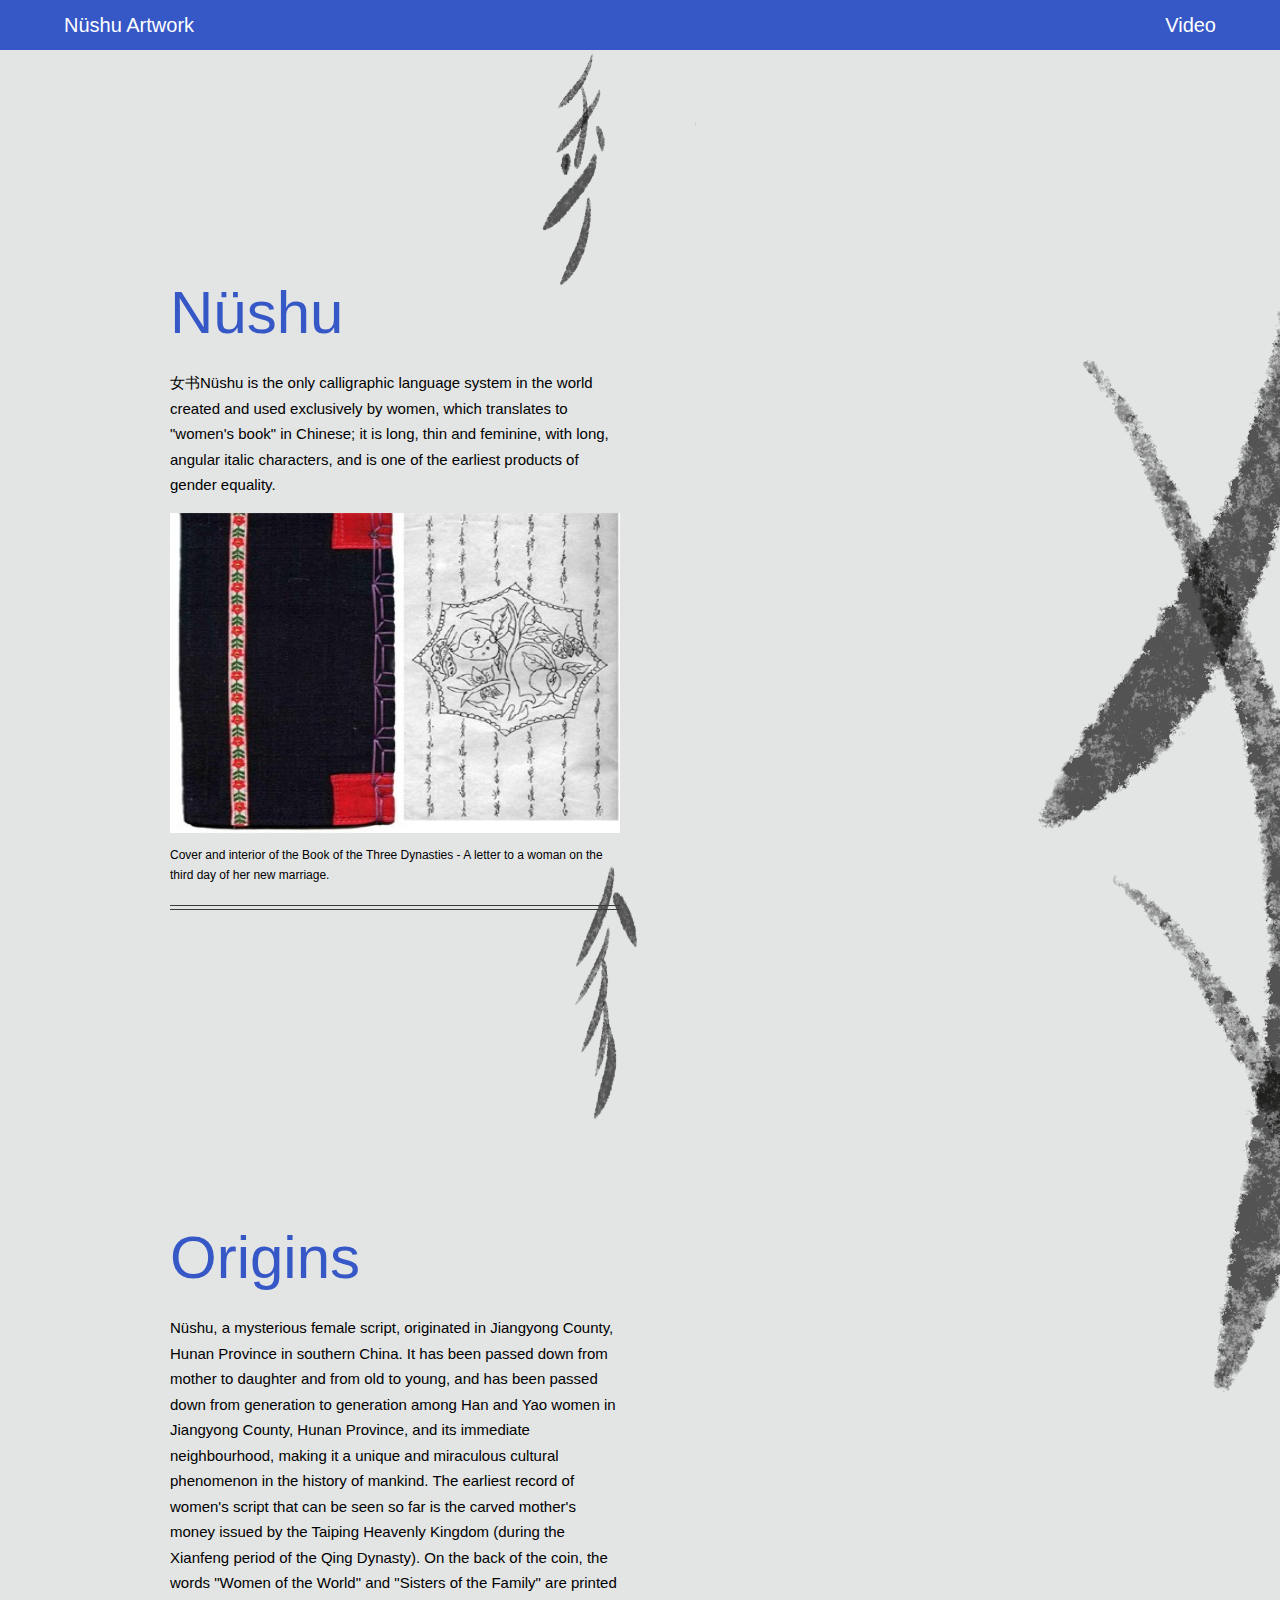
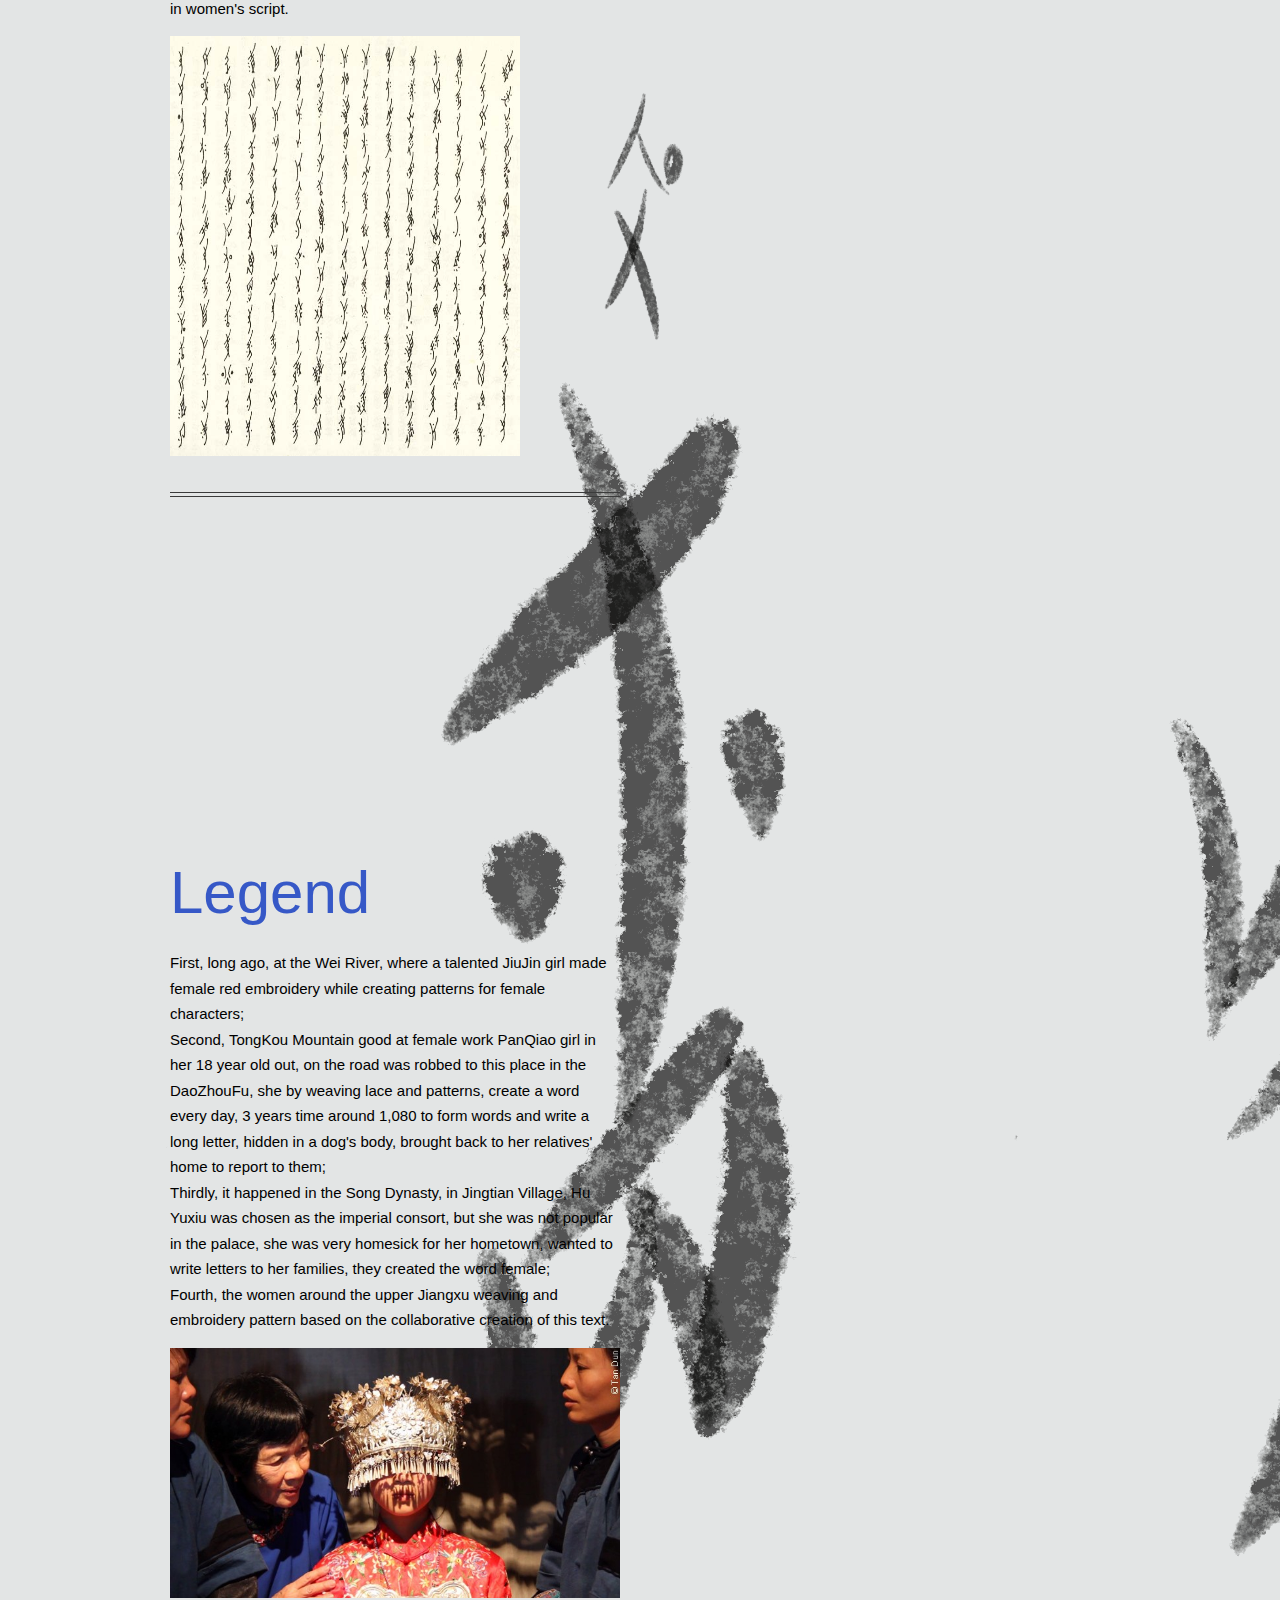
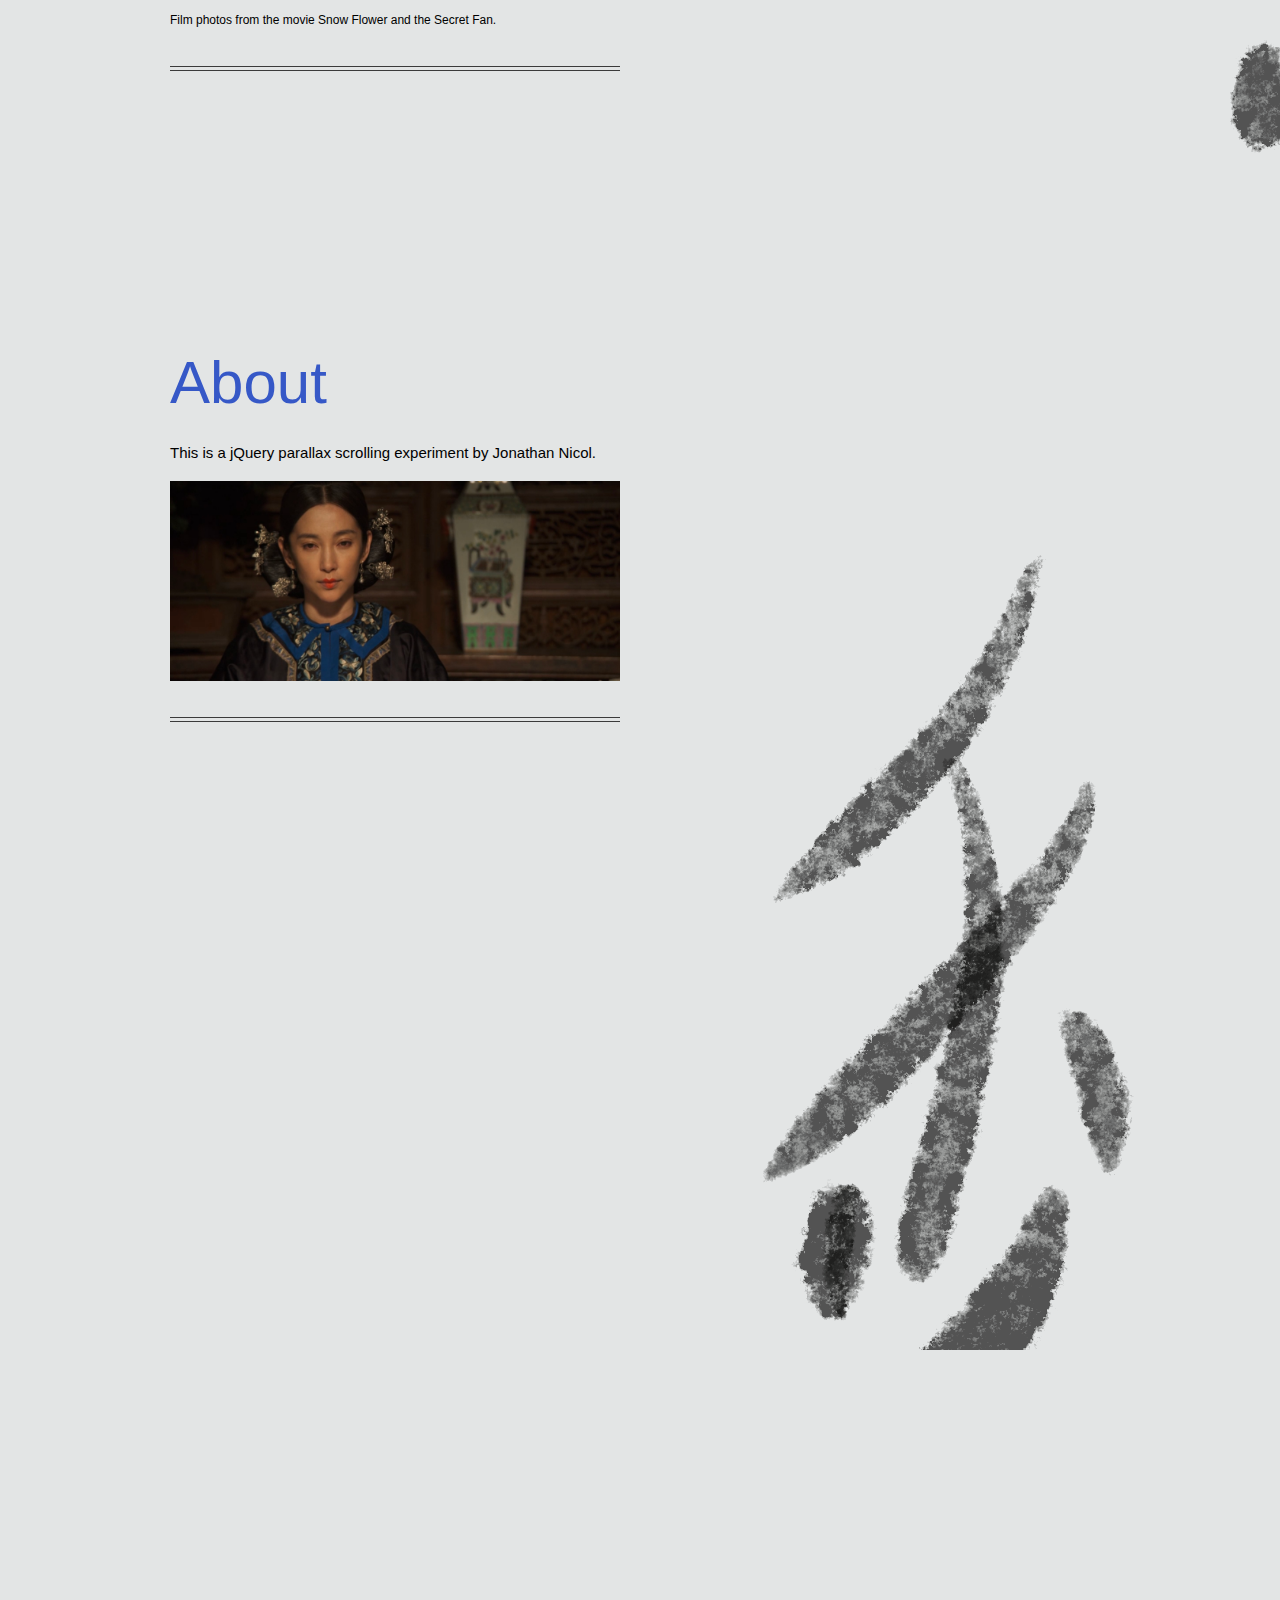
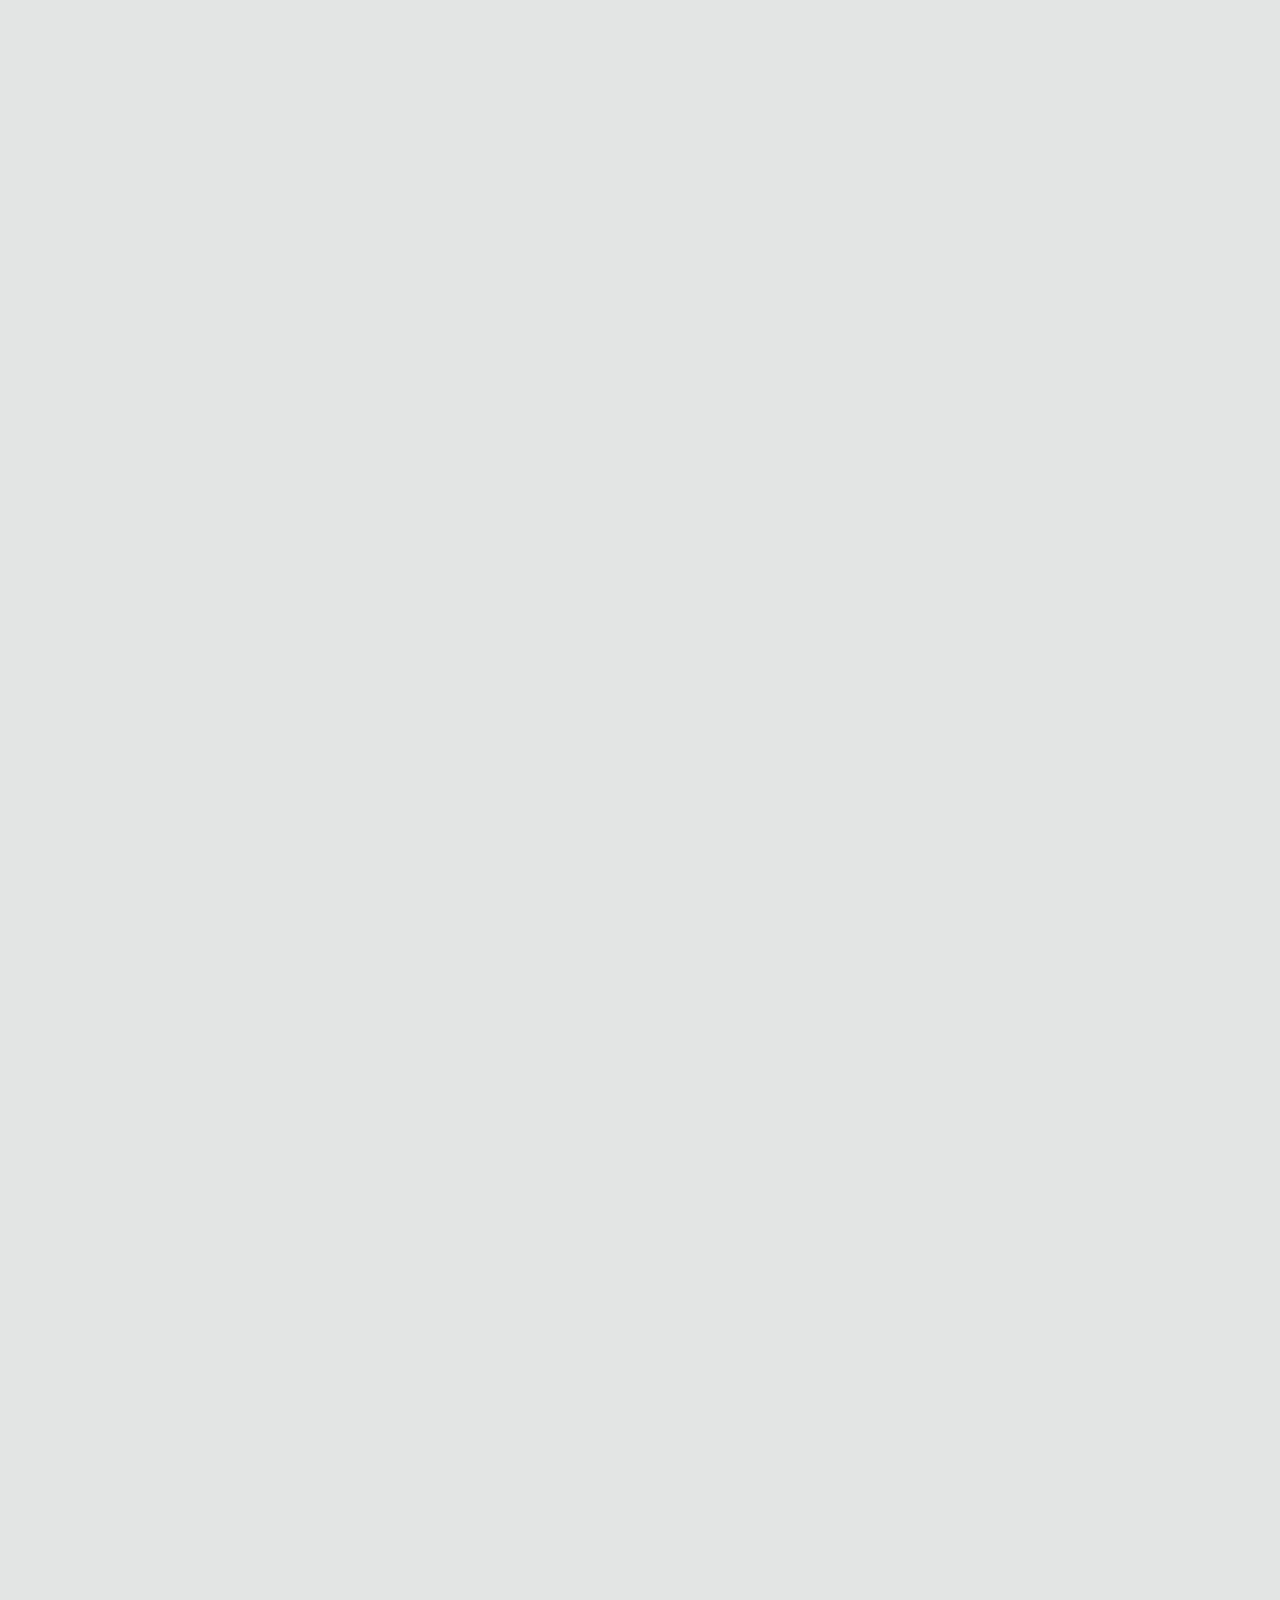
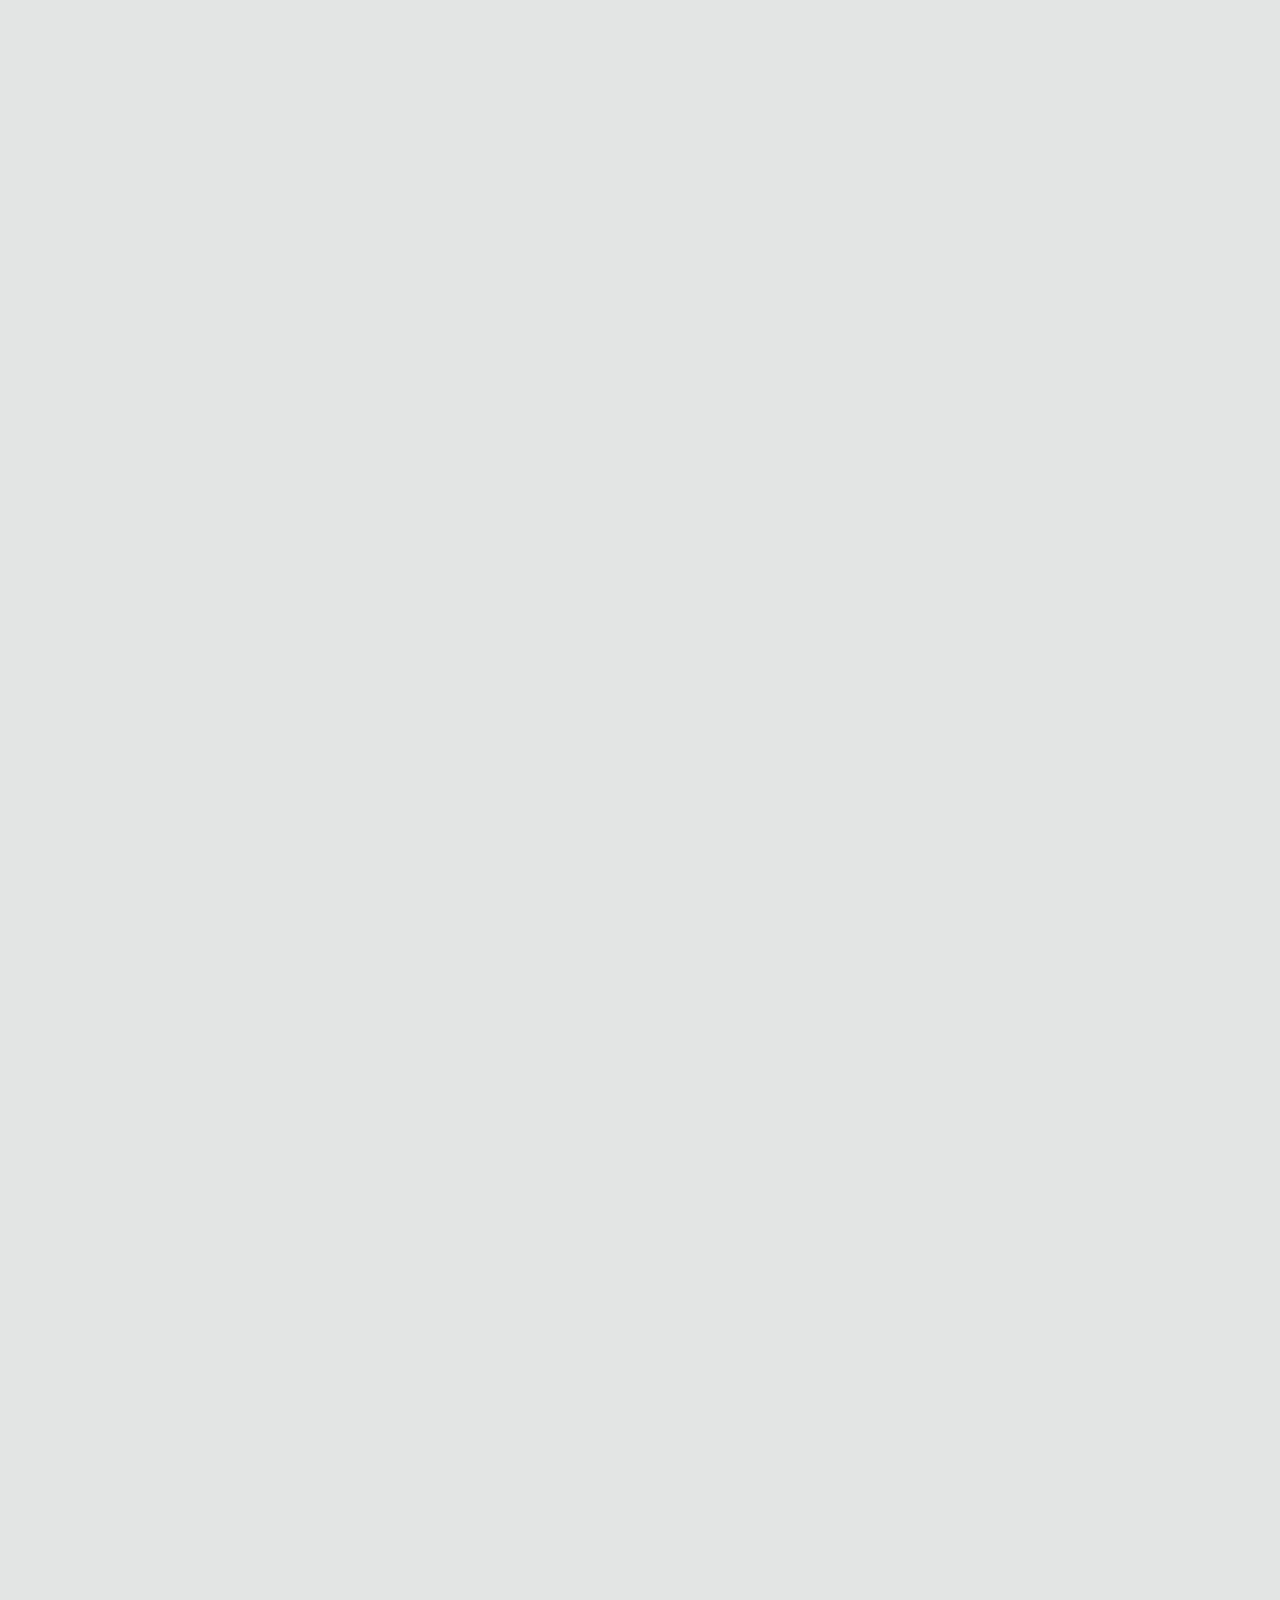
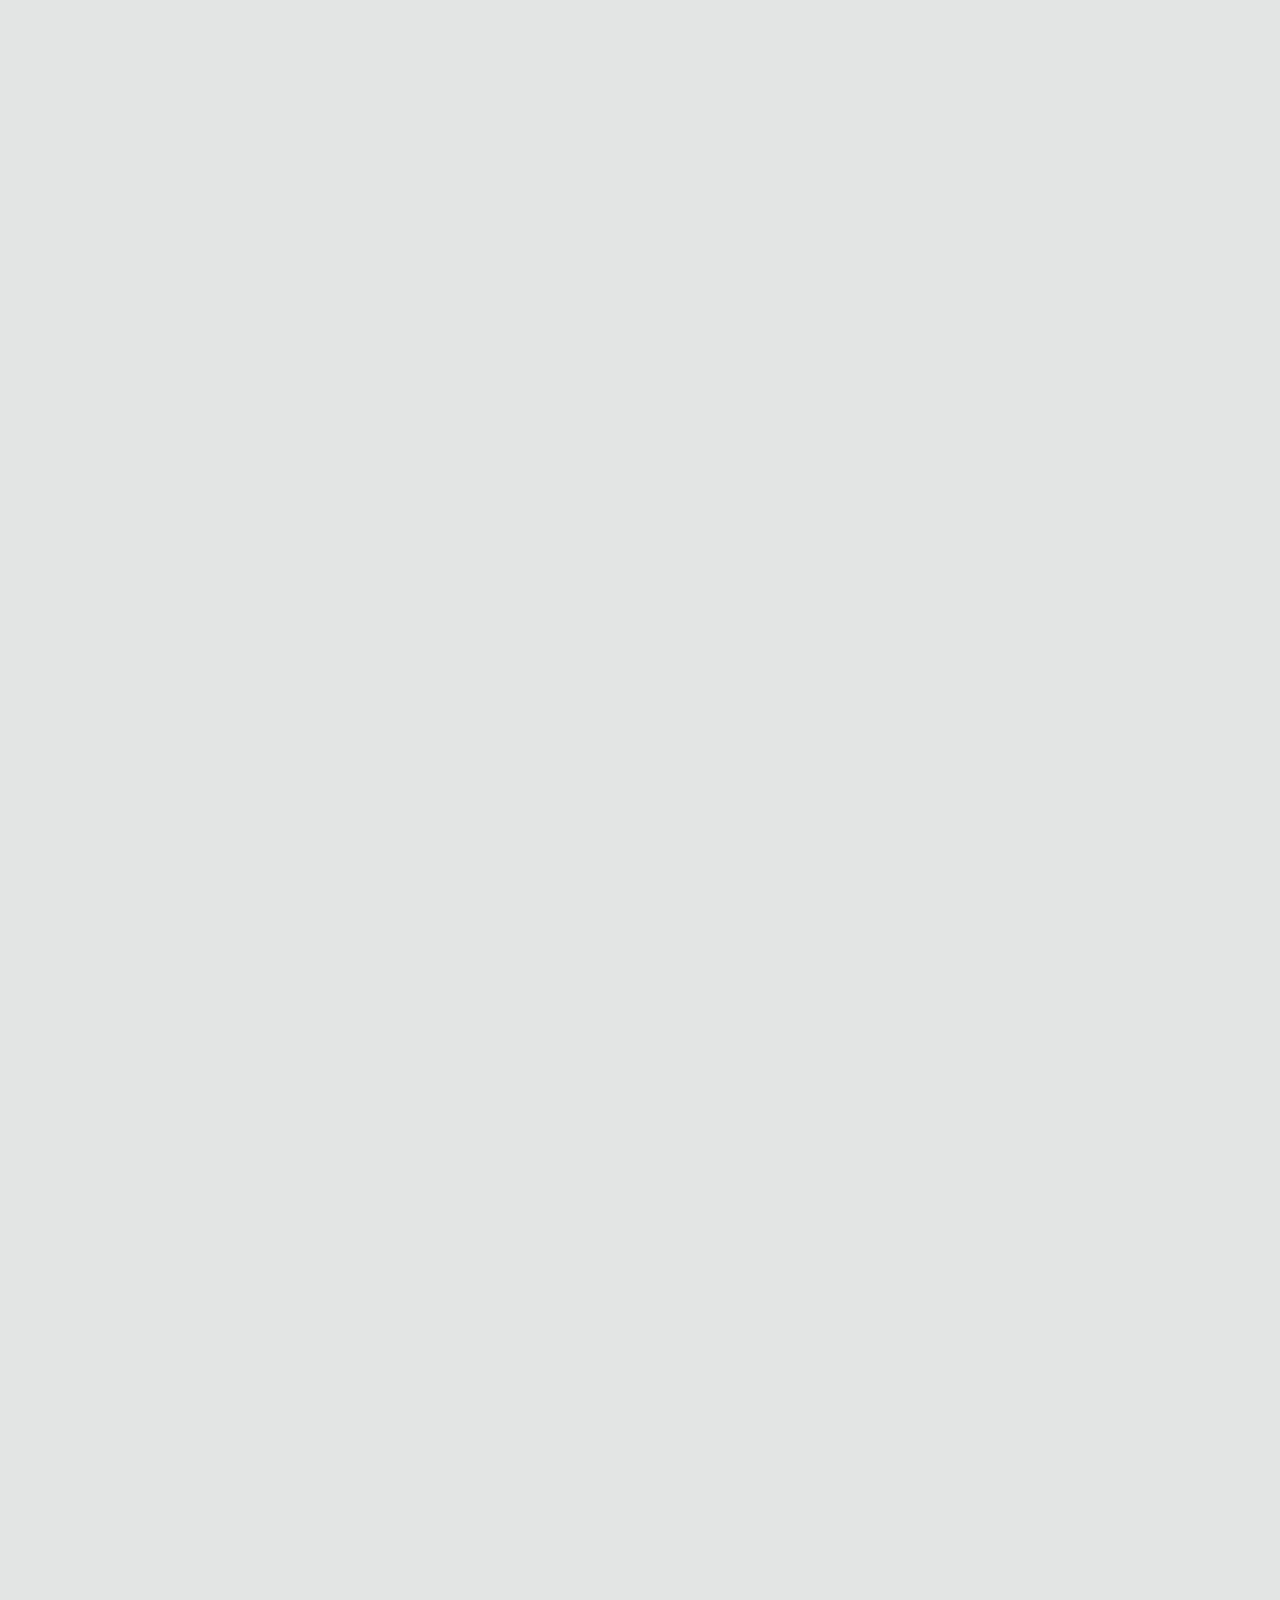
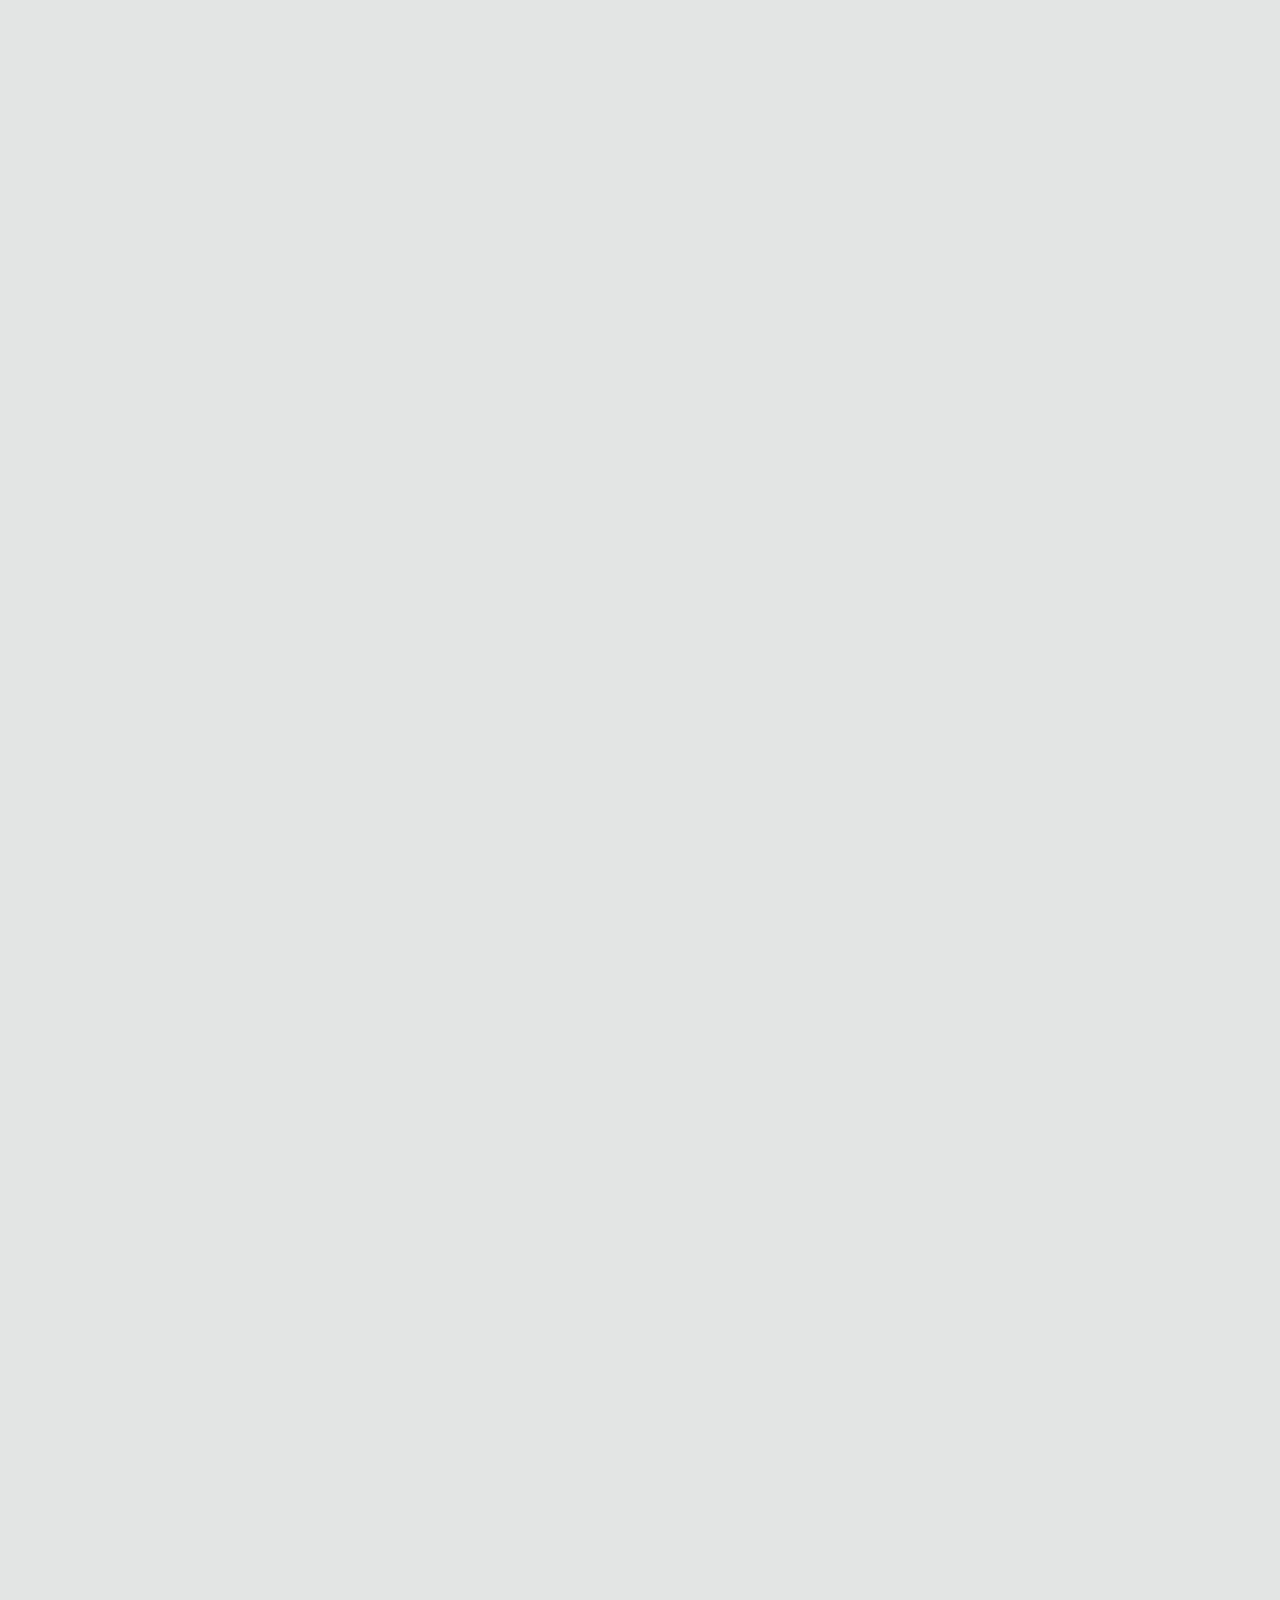
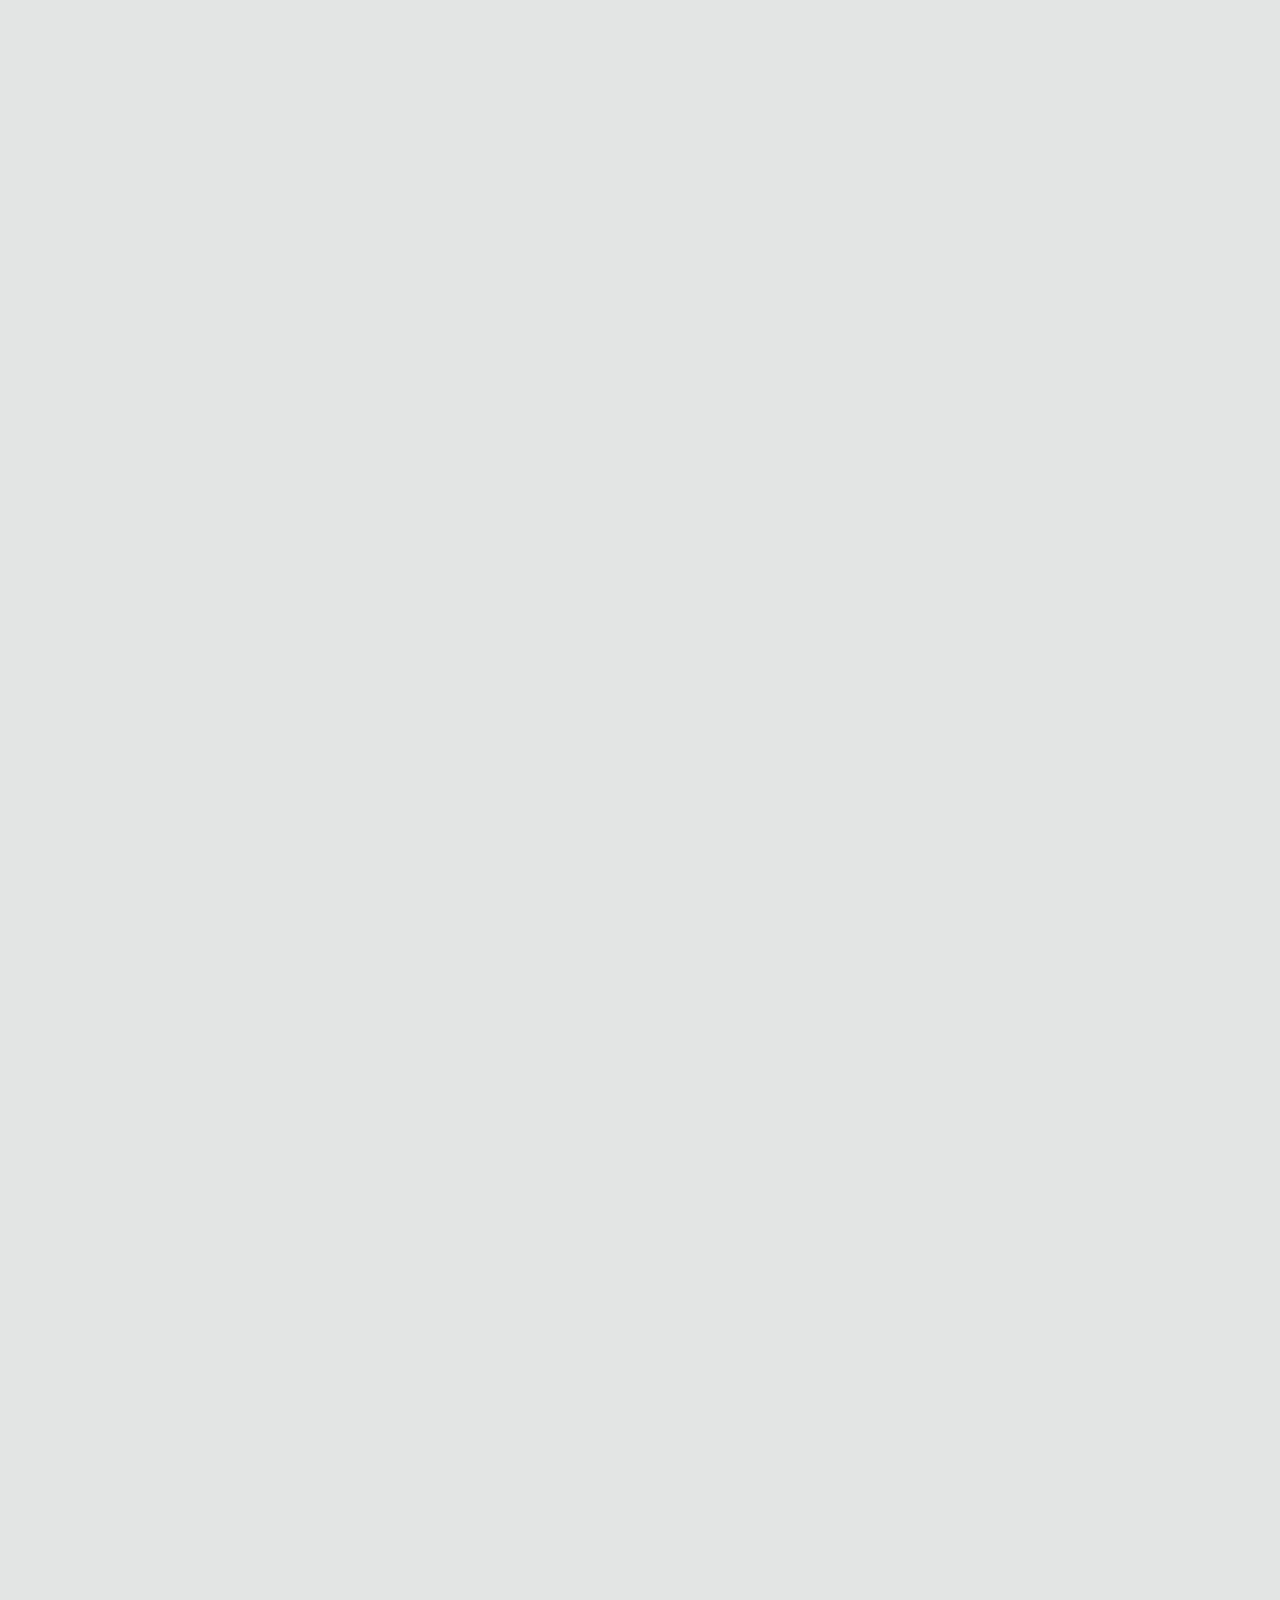
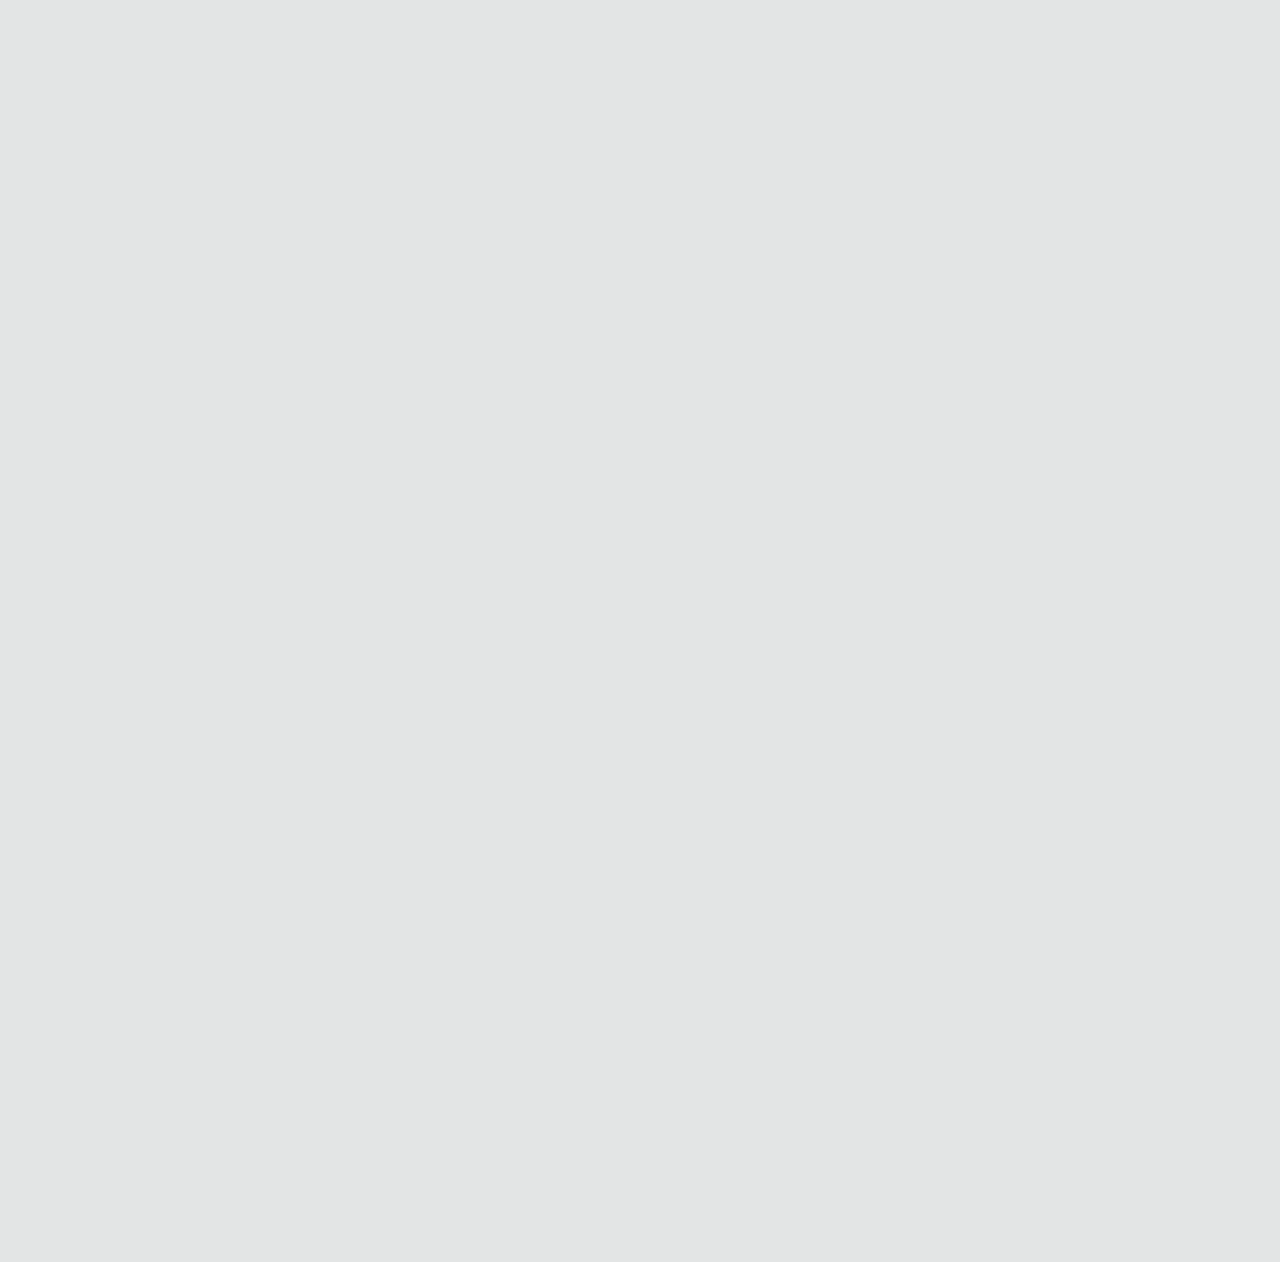
==== index.html @ 45a9146d "L v" ====
<!DOCTYPE html>

<html>

<head>
  <title>Nüshu</title>

  <meta charset="utf-8" />
  <meta name="description" content="A parallax scrolling experiment using jQuery" />

  <link rel="stylesheet" media="all" href="style.css" />

  <script src="js/2.js"></script>
  <script>!window.jQuery && document.write('<script src="/js/3.js"><\/script>')</script>
  <script src="js/1.js"></script>
</head>

<body>
  <div class="heh" style="margin-bottom: 100px">
    <header id="branding"
      style="display: flex; align-items: center; justify-content: space-between;padding-top: 10px;padding-bottom: 10px;">
      <a id="artwork" href="Second.html" style="color: white; font-size: 20px; margin-left: 5%;">Nüshu
        Artwork</a>
      <a id="viedo" href="Third.html" style="color: white; font-size: 20px; margin-right: 5%;">Video</a>
    </header>
  </div>

  <div id="wrapper">
    <!-- <h lang="zh-Nshu"></h>
    <header id="branding"
      style="display: flex; align-items: center; justify-content: space-between;padding-top: 10px;padding-bottom: 10px;">
      <a href="Second.html" style="color: white; font-size: 20px; margin-left: 5%; border-top: 500px;">Nüshu Artwork</a>
      <a href="Third.html" style="color: white; font-size: 20px; margin-right: 5%; border-top: 500px;">Video</a>
 -->

    </header>
    <nav id="primary">
      <ul>
        <li>
          <h1>Nüshu</h1>
          <a class="N" href="#N">View</a>
        </li>
        <li>
          <h1>Origins</h1>
          <a class="O" href="#O">View</a>
        </li>
        <li>
          <h1>Legend</h1>
          <a class="L" href="#L">View</a>
        </li>
        <li>
          <h1>About</h1>
          <a class="about" href="#about">View</a>
        </li>
      </ul>
    </nav>

    <div id="content">
      <article id="N" style="padding-top: 250px;">
        <header>
          <h1>Nüshu</h1>
        </header>
        <p style="width: 450px;">女书Nüshu is the only calligraphic language system in the world created and used
          exclusively by
          women, which translates to "women's book" in Chinese; it is long, thin and feminine, with long, angular italic
          characters, and is one of the earliest products of gender equality.</p>
        <img src="img\cou_01_18_.jpg" width="450" height="320">
        <p style="width: 450px; font-size: 12px;">Cover and interior of the Book of the Three Dynasties - A letter to a
          woman on the third day of her new marriage.</p>
        <nav class="next-prev" style="width: 450px;">
          <hr />
          <a class="next O" href="#O">Next</a>
        </nav>
      </article>

      <article id="O">
        <header>
          <h1>Origins</h1>
        </header>
        <p style="width: 450px;">Nüshu, a mysterious female script, originated in Jiangyong County, Hunan Province in
          southern China. It
          has been passed down from mother to daughter and from old to young, and has been passed down from generation
          to generation among Han and Yao women in Jiangyong County, Hunan Province, and its immediate neighbourhood,
          making it a unique and miraculous cultural phenomenon in the history of mankind. The earliest record of
          women's script that can be seen so far is the carved mother's money issued by the Taiping Heavenly Kingdom
          (during the Xianfeng period of the Qing Dynasty). On the back of the coin, the words "Women of the World" and
          "Sisters of the Family" are printed in women's script.</p>
        <img src="img\20226201511121614031753.jpg" width="350" height="420">
        <nav class="next-prev" style="width: 450px;">
          <a class="prev N" href="#N">Prev</a>
          <hr />
          <a class="next L" href="#L">Next</a>
        </nav>
      </article>

      <article id="L" style="padding-top: 250px;">
        <header>
          <h1>Legend</h1>
        </header>
        <p style="width: 450px;">First, long ago, at the Wei River, where a talented
          JiuJin girl made female red embroidery while creating patterns for female characters;<br> Second, TongKou
          Mountain
          good at female work PanQiao girl in her 18 year old out, on the road was robbed to this place in the
          DaoZhouFu, she by weaving lace and patterns, create a word every day, 3 years time around 1,080 to form words
          and write a long letter, hidden in a dog's body, brought back to her relatives' home to report to them;<br>
          Thirdly, it happened in the Song Dynasty, in Jingtian Village, Hu Yuxiu was chosen as the imperial consort,
          but she was not popular in the palace, she was very homesick for her hometown, wanted to write letters to her
          families, they created the word female; <br>Fourth, the women around the upper Jiangxu weaving and embroidery
          pattern based on the collaborative creation of this text.</p>
        <img src="img\cou_01_18_nushu_03.jpg" width="450" height="250">
        <p style="width: 450px; font-size: 12px;">Film photos from the movie Snow Flower and the Secret Fan.</p>
        <nav class="next-prev" style="width: 450px;">
          <a class="prev O" href="#O">Prev</a>
          <hr />
          <a class="next about" href="#about">Next</a>
        </nav>
      </article>

      <article id="about" style="padding-top: 250px;">
        <header>
          <h1>About</h1>
        </header>
        <p style="width: 450px;">This is a jQuery parallax scrolling experiment by Jonathan Nicol.</p>
        <img src="img\Image_20231126211814.jpg" width="450" height="200">
        <nav class="next-prev" style="width: 450px;">
          <a class="prev L" href="#L">Prev</a>
          <hr />
        </nav>
      </article>
    </div>

    <div id="bg3">
      <img id="bg3-1" src="img/shu.png" style="margin-left: 100px;margin-top: 100px;" width="329" height="557"
        alt="shu" />
      <img id="bg3-2" src="img/ming.png" width="350" height="650" alt="ming" />
      <img id="bg3-3" src="img/jiu.png" width="406" height="713" alt="jiu" />
      <img id="bg3-4" src="img/nü.png" width="304" height="454" alt="nv" />
    </div>

    <div id="bg2">
      <img id="bg2-1" src="img/zhi.png" alt="zhi" />
      <img id="bg2-2" src="img/xi.png" alt="xi" />
      <img id="bg2-3" src="img/jia.png" alt="jia" />
      <img id="bg2-4" src="img/ting.png" alt="ting" />
      <img id="bg2-5" src="img/jia.png" alt="jia" />
    </div>

    <div id="parallax-bg1">
      <img id="bg1-1" src="img/nü.png" style="margin-left: 900px;margin-top: -120px;" alt="nv" />
      <img id="bg1-2" src="img/shu.png" alt="shu" />
      <img id="bg1-3" src="img/zhi.png" alt="zhi" />
      <img id="bg1-4" src="img/xi.png" alt="xi" />
    </div>

  </div>
  <audio id="audio-player1" src="1.mp3"></audio>
  <audio id="audio-player2" src="2.mp3"></audio>
  <audio id="audio-player3" src="3.mp3"></audio>


  <script>
    document.getElementById('bg1-1').addEventListener('click', function () {
      var audio = document.getElementById('audio-player1');
      audio.play();
    });
    document.getElementById('bg3-1').addEventListener('click', function () {
      var audio = document.getElementById('audio-player1');
      audio.play();
    });
    document.getElementById('bg3-4').addEventListener('click', function () {
      var audio = document.getElementById('audio-player2');
      audio.play();
    });
    document.getElementById('bg3-2').addEventListener('click', function () {
      var audio = document.getElementById('audio-player3');
      audio.play();
    });
    document.getElementById('bg1-2').addEventListener('click', function () {
      var audio = document.getElementById('audio-player3');
      audio.play();
    });
    document.getElementById('N').addEventListener('click', function () {
      var audio = document.getElementById('audio-player3');
      if (audio.paused) {
        audio.play();
      } else {
        audio.pause();
      }
    });
    document.getElementById('O').addEventListener('click', function () {
      var audio = document.getElementById('audio-player2');
      if (audio.paused) {
        audio.play();
      } else {
        audio.pause();
      }
    });
    document.getElementById('L').addEventListener('click', function () {
      var audio = document.getElementById('audio-player1');
      if (audio.paused) {
        audio.play();
      } else {
        audio.pause();
      }
    });
  </script>

</body>

</html>
---- style.css ----
html,
body,
div,
span,
applet,
object,
iframe,
h1,
h2,
h3,
h4,
h5,
h6,
p,
blockquote,
pre,
a,
abbr,
acronym,
address,
big,
cite,
code,
del,
dfn,
em,
img,
ins,
kbd,
q,
s,
samp,
small,
strike,
strong,
sub,
sup,
tt,
var,
b,
u,
i,
center,
dl,
dt,
dd,
ol,
ul,
li,
fieldset,
form,
label,
legend,
table,
caption,
tbody,
tfoot,
thead,
tr,
th,
td,
article,
aside,
canvas,
details,
embed,
figure,
figcaption,
footer,
header,
hgroup,
menu,
nav,
output,
ruby,
section,
summary,
time,
mark,
audio,
video {
	margin: 0;
	padding: 0;
	border: 0;
	font-size: 100%;
	font-family: 'Noto Traditional Nushu', sans-serif;
	vertical-align: baseline;

}


@font-face {
	font-family: 'Noto Traditional Nushu', sans-serif;
	src: url('font/NyushuSans.otf') format('opentype');
}

:lang(zh-Nshu) {
	font-family: 'Noto Traditional Nushu', sans-serif;
}

p {
	font-size: 100%;
}

article,
aside,
details,
figcaption,
figure,
footer,
header,
hgroup,
menu,
nav,
section {
	display: block;
}

body {
	line-height: 1;
	font-family: 'Noto Traditional Nushu', sans-serif;
}

ol,
ul {
	list-style: none;
}

blockquote,
q {
	quotes: none;
}

blockquote:before,
blockquote:after,
q:before,
q:after {
	content: '';
	content: none;
}

table {
	border-collapse: collapse;
	border-spacing: 0;
}

html {
	overflow-y: scroll;
}

body {
	background: #e3e5e5;
	overflow-x: hidden;
	height: 4550px;
	line-height: 1.5;
	color: #000;
	font-size: 15px;
}

h1 {
	color: #3658c7;
}

h2 {
	color: #3658c7;
}

a,
a:link,
a:active,
a:visited {
	-webkit-transition: color 0.25s ease-out;
	-moz-transition: color 0.25s ease-out;
	-o-transition: color 0.25s ease-out;
	transition: color 0.25s ease-out;
	color: #ffffff;
	outline: none;
	text-decoration: none;
}

a:hover {
	color: #000;
}

img {
	display: block;
}

p {
	margin: 1em 0;
}


hr {
	margin: 0;
	border: none;
	border-top: 1px solid #3b3b3b;
	border-bottom: 1px solid #3b3b3b;
	height: 3px;
}


#wrapper {
	position: relative;
}

#branding {
	width: 100%;
	background: #3658c7;
}

#branding h1 {
	width: 940px;
	padding: 10px 15px;
	margin: 0 auto;
	text-transform: uppercase;
	font-size: 18px;
	font-weight: bold;
}



nav#primary {
	z-index: 5;
	position: fixed;
	top: 50%;
	right: 16px;
	margin-top: -40px;
}

nav#primary li {
	position: relative;
	height: 20px;
}

nav#primary a {
	display: block;
	width: 20px;
	height: 20px;
	text-indent: -9999px;
	background: transparent url('../F/img/nav-dot.png') 4px 4px no-repeat;
}

nav#primary a:hover,
nav#primary a.active {
	background: transparent url('../F/img/nav-dot.png') 4px -16px no-repeat;
}

nav#primary h1 {
	position: absolute;
	right: 22px;
	top: -7px;
	display: none;
	padding: 4px 20px 4px 7px;
	;
	color: #fff;
	white-space: nowrap;
	background: transparent url('../F/img/nav-arrow.png') 100% 50% no-repeat;
}

nav.next-prev {
	margin: 20px 0 0 0;
}

a.prev,
a.next {
	display: block;
	width: 15px;
	height: 11px;
	text-indent: -9999px;
}

a.prev {
	margin: 0 auto 5px auto;
	background: transparent url('../F/img/scroll-arrow-up.png') 0 0 no-repeat;
}

a.prev:hover {
	background: transparent url('../F/img/scroll-arrow-up.png') 0 -11px no-repeat;
}

a.next {
	margin: 5px auto 0 auto;
	background: transparent url('../F/img/scroll-arrow-down.png') -1px 0 no-repeat;
}

a.next:hover {
	background: transparent url('../F/img/scroll-arrow-down.png') -1px -11px no-repeat;
}

#content {
	z-index: 4;
	position: relative;
	max-width: 940px;
	padding: 0 10px;
	margin: 0 auto;
	line-height: 1.7;
}

#content article {
	width: 300px;
}

#N,
#O,
#L,
#about {
	padding-top: 105px;
}

#N {
	position: absolute;
	top: 0px;
}

#O {
	position: absolute;
	top: 1090px;
}

#L {
	position: absolute;
	top: 2180px;
}

#content h1 {
	margin: 0 0 25px 0;
	font-size: 60px;
	font-weight: normal;
	line-height: 65px;
}

#about {
	position: absolute;
	top: 3270px;
}

#content {
	z-index: 4;
	position: relative;
	max-width: 940px;
	padding: 0 10px;
	margin: 0 auto;
	line-height: 1.7;
}

#content article {
	width: 300px;
}

#about {
	padding-top: 105px;
}

#N {
	position: absolute;
	top: 0px;
}

#O {
	position: absolute;
	top: 1090px;
}

#L {
	position: absolute;
	top: 2180px;
}

#content h1 {
	margin: 0 0 25px 0;
	font-size: 60px;
	font-weight: normal;
	line-height: 65px;
}

#about {
	position: absolute;
	top: 3270px;
}


#parallax-bg3 {
	z-index: 3;
	position: fixed;
	left: 50%;
	/* align left edge with center of viewport */
	top: 0;
	width: 940px;
	margin-left: -470px;
	/* move left by half element's width */
}


#bg3-1 {
	position: absolute;
	top: -111px;
	left: 355px;
}

#bg3-2 {
	position: absolute;
	top: 812px;
	left: 321px;
}

#bg3-3 {
	position: absolute;
	top: 1628px;
	left: 403px;
}

#bg3-4 {
	position: absolute;
	top: 2700px;
	left: -85px;
}


#parallax-bg2 {
	z-index: 2;
	position: fixed;
	left: 50%;
	/* align left edge with center of viewport */
	top: 0;
	width: 1200px;
	margin-left: -600px;
	/* move left by half element's width */
}

#bg2-1 {
	position: absolute;
	top: 162px;
	left: 200px;
}

#bg2-2 {
	position: absolute;
	top: 300px;
	left: 1150px;
}

#bg2-3 {
	position: absolute;
	top: 543px;
	left: -35px;
}

#bg2-4 {
	position: absolute;
	top: 1180px;
	left: 250px;
}

#bg2-5 {
	position: absolute;
	top: 900px;
	left: 890px;
}
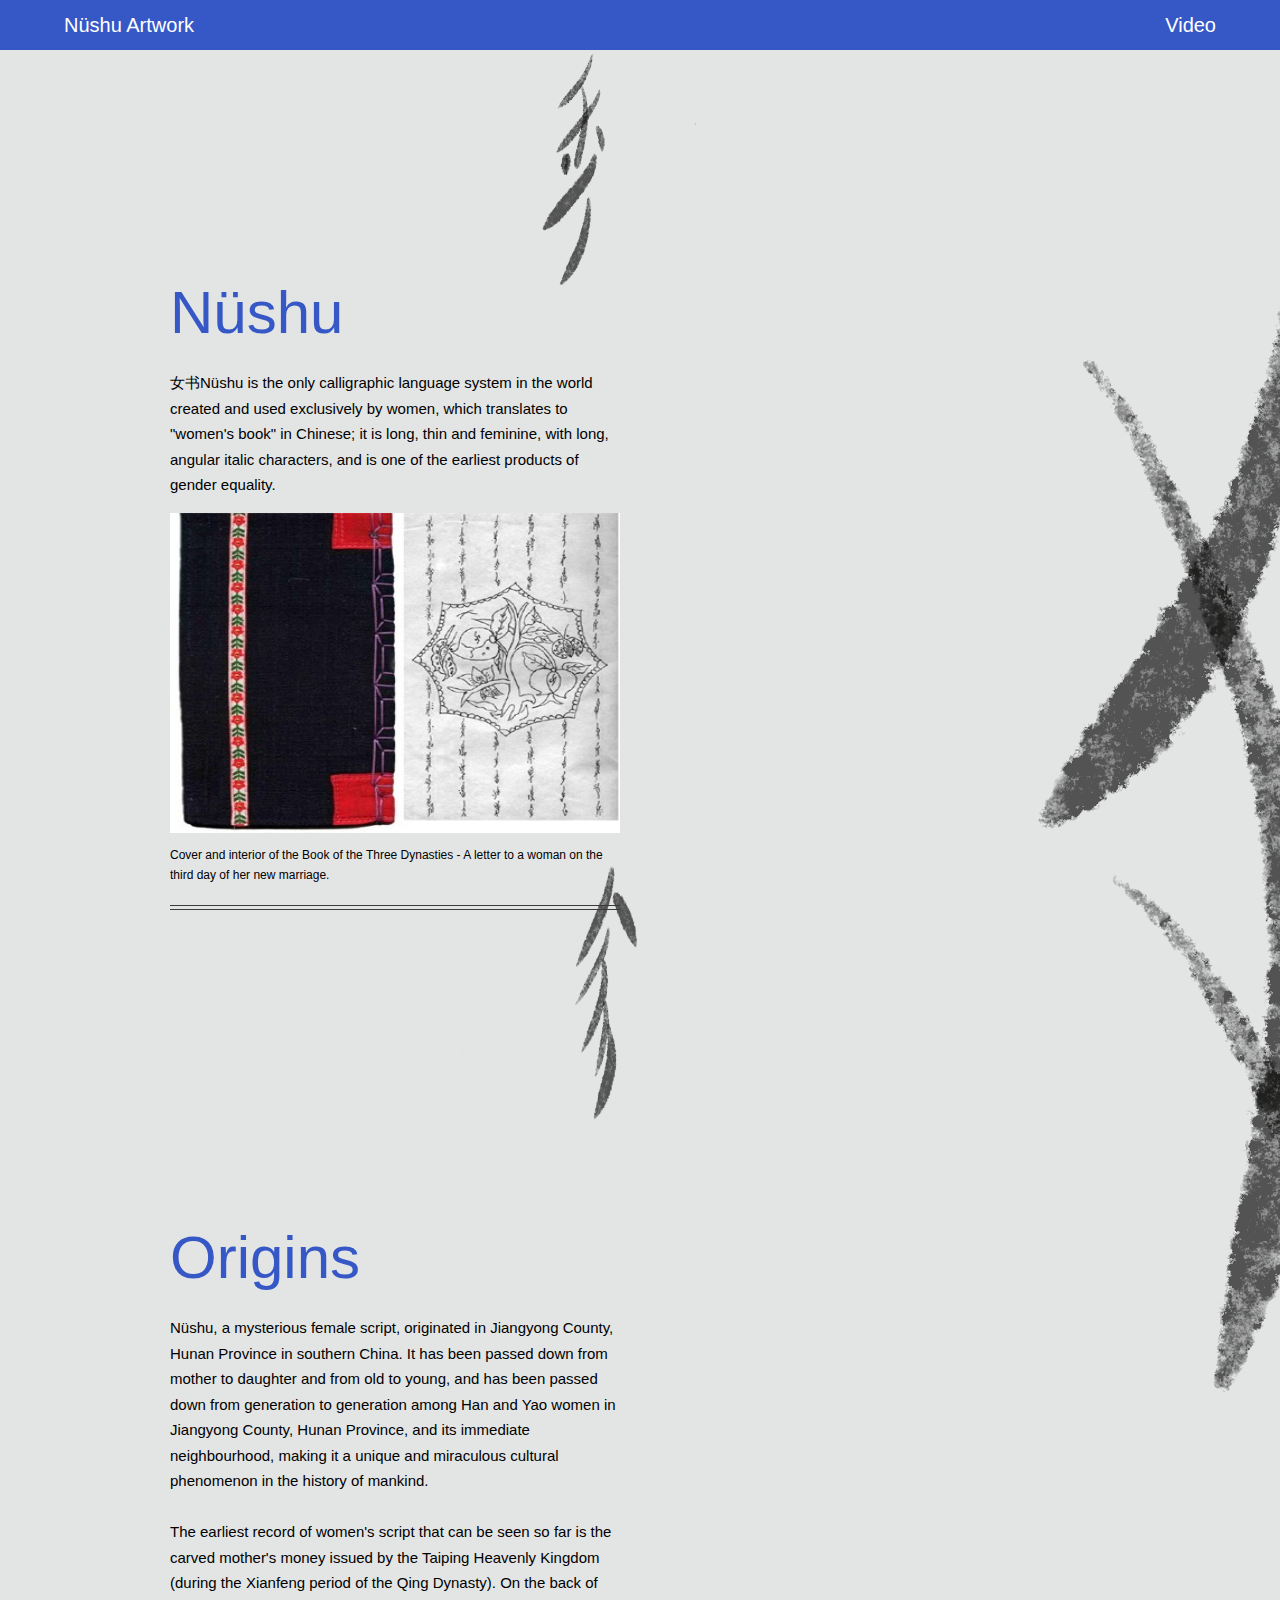
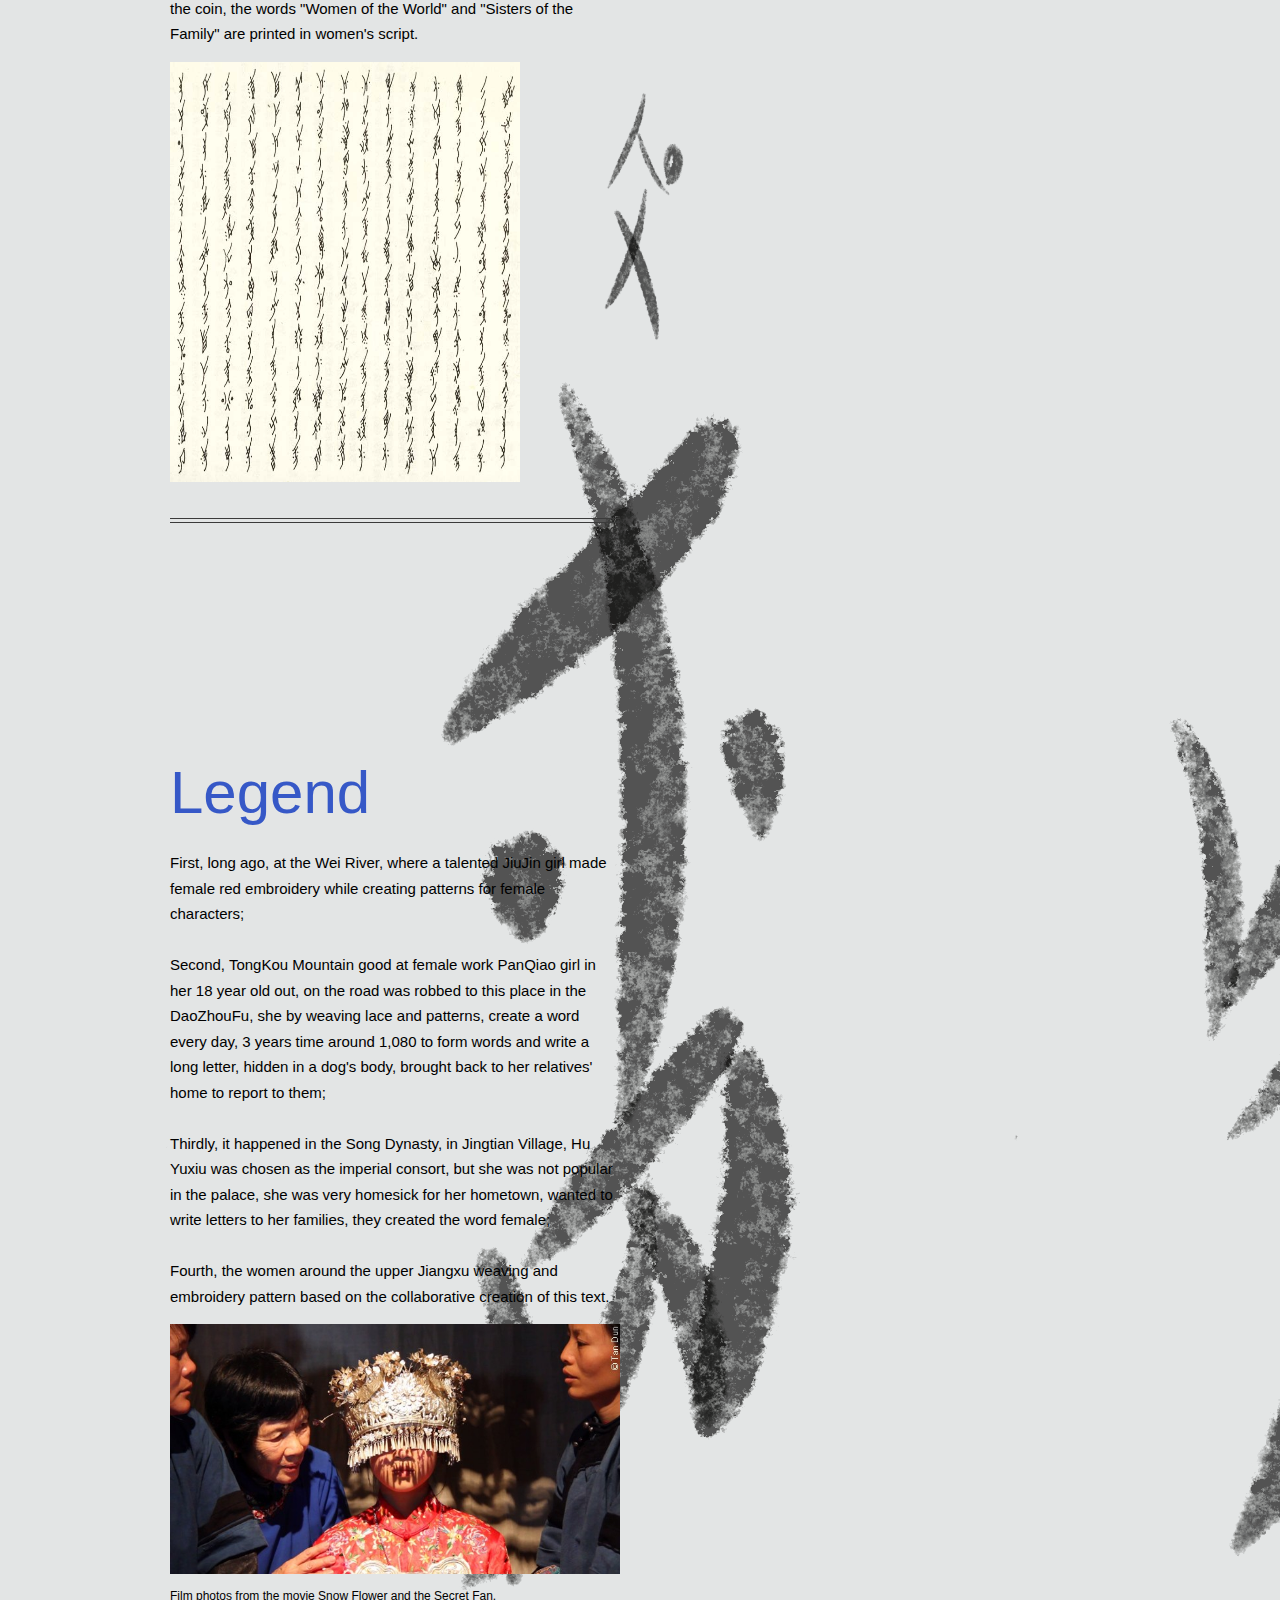
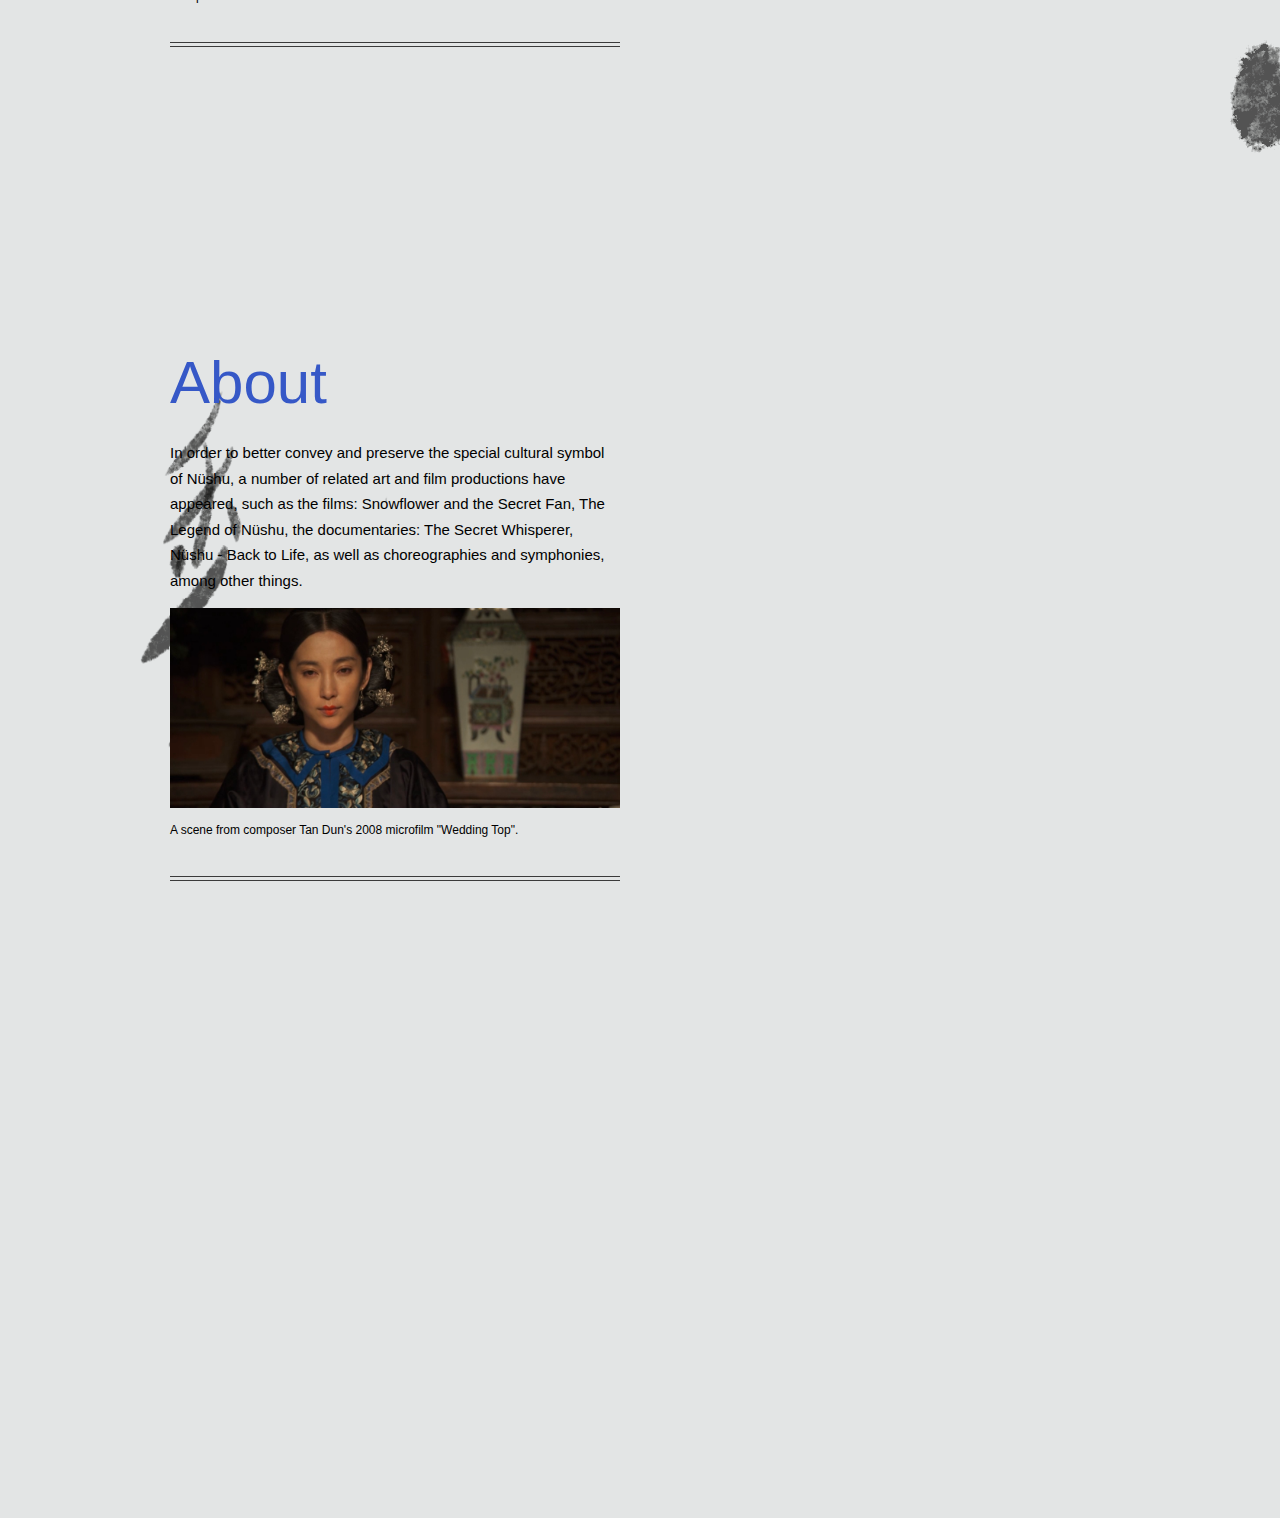
==== commit 5baf7299: "last version" ====
--- a/index.html
+++ b/index.html
@@ -63,7 +63,7 @@
         <p style="width: 450px;">女书Nüshu is the only calligraphic language system in the world created and used
           exclusively by
           women, which translates to "women's book" in Chinese; it is long, thin and feminine, with long, angular italic
-          characters, and is one of the earliest products of gender equality.</p>
+          characters, and is one of the earliest products of gender equality.<br></p>
         <img src="img\cou_01_18_.jpg" width="450" height="320">
         <p style="width: 450px; font-size: 12px;">Cover and interior of the Book of the Three Dynasties - A letter to a
           woman on the third day of her new marriage.</p>
@@ -81,7 +81,7 @@
           southern China. It
           has been passed down from mother to daughter and from old to young, and has been passed down from generation
           to generation among Han and Yao women in Jiangyong County, Hunan Province, and its immediate neighbourhood,
-          making it a unique and miraculous cultural phenomenon in the history of mankind. The earliest record of
+          making it a unique and miraculous cultural phenomenon in the history of mankind.<br><br>The earliest record of
           women's script that can be seen so far is the carved mother's money issued by the Taiping Heavenly Kingdom
           (during the Xianfeng period of the Qing Dynasty). On the back of the coin, the words "Women of the World" and
           "Sisters of the Family" are printed in women's script.</p>
@@ -93,19 +93,21 @@
         </nav>
       </article>
 
-      <article id="L" style="padding-top: 250px;">
+      <article id="L" style="padding-top: 150px;">
         <header>
           <h1>Legend</h1>
         </header>
         <p style="width: 450px;">First, long ago, at the Wei River, where a talented
-          JiuJin girl made female red embroidery while creating patterns for female characters;<br> Second, TongKou
+          JiuJin girl made female red embroidery while creating patterns for female characters;<br> <br>Second, TongKou
           Mountain
           good at female work PanQiao girl in her 18 year old out, on the road was robbed to this place in the
           DaoZhouFu, she by weaving lace and patterns, create a word every day, 3 years time around 1,080 to form words
-          and write a long letter, hidden in a dog's body, brought back to her relatives' home to report to them;<br>
+          and write a long letter, hidden in a dog's body, brought back to her relatives' home to report to
+          them;<br><br>
           Thirdly, it happened in the Song Dynasty, in Jingtian Village, Hu Yuxiu was chosen as the imperial consort,
           but she was not popular in the palace, she was very homesick for her hometown, wanted to write letters to her
-          families, they created the word female; <br>Fourth, the women around the upper Jiangxu weaving and embroidery
+          families, they created the word female; <br><br>Fourth, the women around the upper Jiangxu weaving and
+          embroidery
           pattern based on the collaborative creation of this text.</p>
         <img src="img\cou_01_18_nushu_03.jpg" width="450" height="250">
         <p style="width: 450px; font-size: 12px;">Film photos from the movie Snow Flower and the Secret Fan.</p>
@@ -120,8 +122,13 @@
         <header>
           <h1>About</h1>
         </header>
-        <p style="width: 450px;">This is a jQuery parallax scrolling experiment by Jonathan Nicol.</p>
+        <p style="width: 450px;">In order to better convey and preserve the special cultural symbol of Nüshu, a number
+          of related art and film productions have appeared, such as the films: Snowflower and the Secret Fan, The
+          Legend
+          of Nüshu, the documentaries: The Secret Whisperer, Nüshu - Back to Life, as well as choreographies and
+          symphonies, among other things.</p>
         <img src="img\Image_20231126211814.jpg" width="450" height="200">
+        <p style="width: 450px; font-size: 12px;">A scene from composer Tan Dun's 2008 microfilm "Wedding Top".</p>
         <nav class="next-prev" style="width: 450px;">
           <a class="prev L" href="#L">Prev</a>
           <hr />
@@ -147,9 +154,9 @@
 
     <div id="parallax-bg1">
       <img id="bg1-1" src="img/nü.png" style="margin-left: 900px;margin-top: -120px;" alt="nv" />
-      <img id="bg1-2" src="img/shu.png" alt="shu" />
-      <img id="bg1-3" src="img/zhi.png" alt="zhi" />
-      <img id="bg1-4" src="img/xi.png" alt="xi" />
+      <img id="bg1-2" src="img/shu.png" alt="shu" width="529" height="857" />
+      <!-- <img id="bg1-3" src="img/zhi.png" alt="zhi" />
+      <img id="bg1-4" src="img/xi.png" alt="xi" /> -->
     </div>
 
   </div>
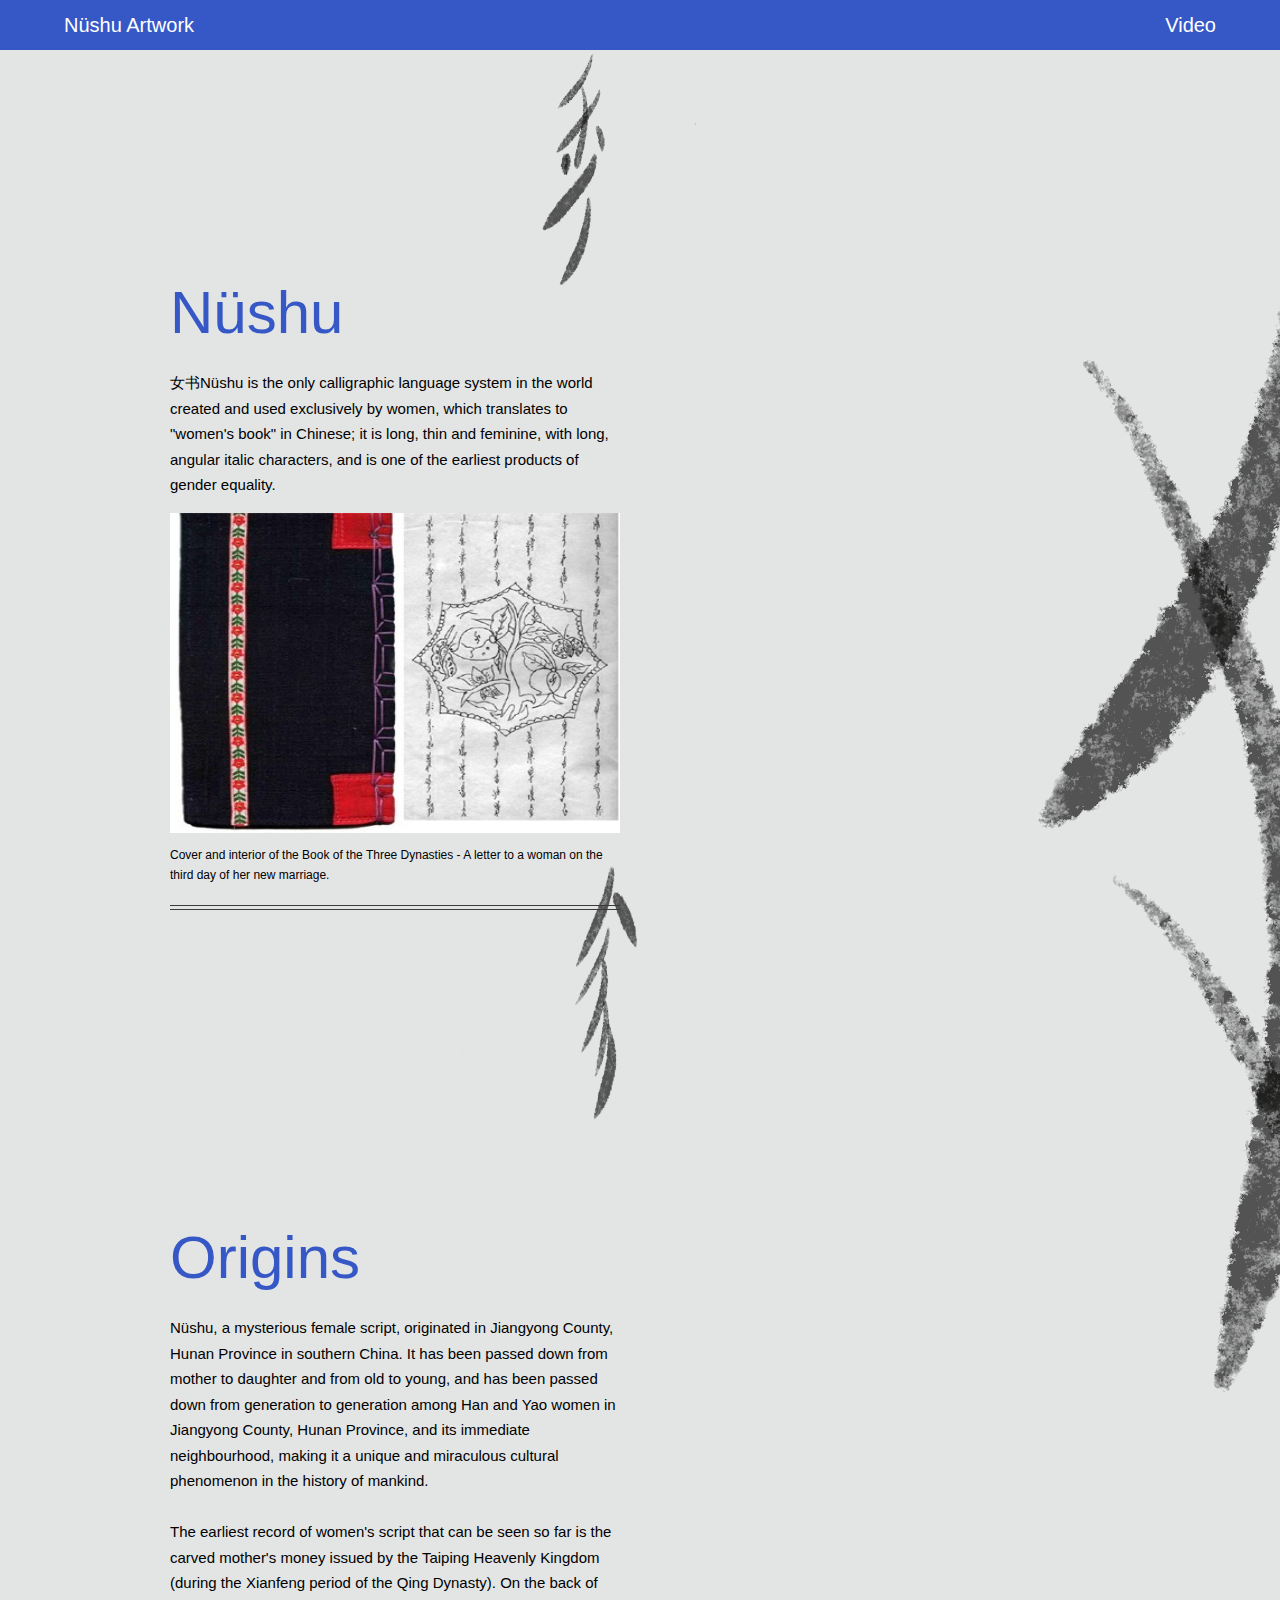
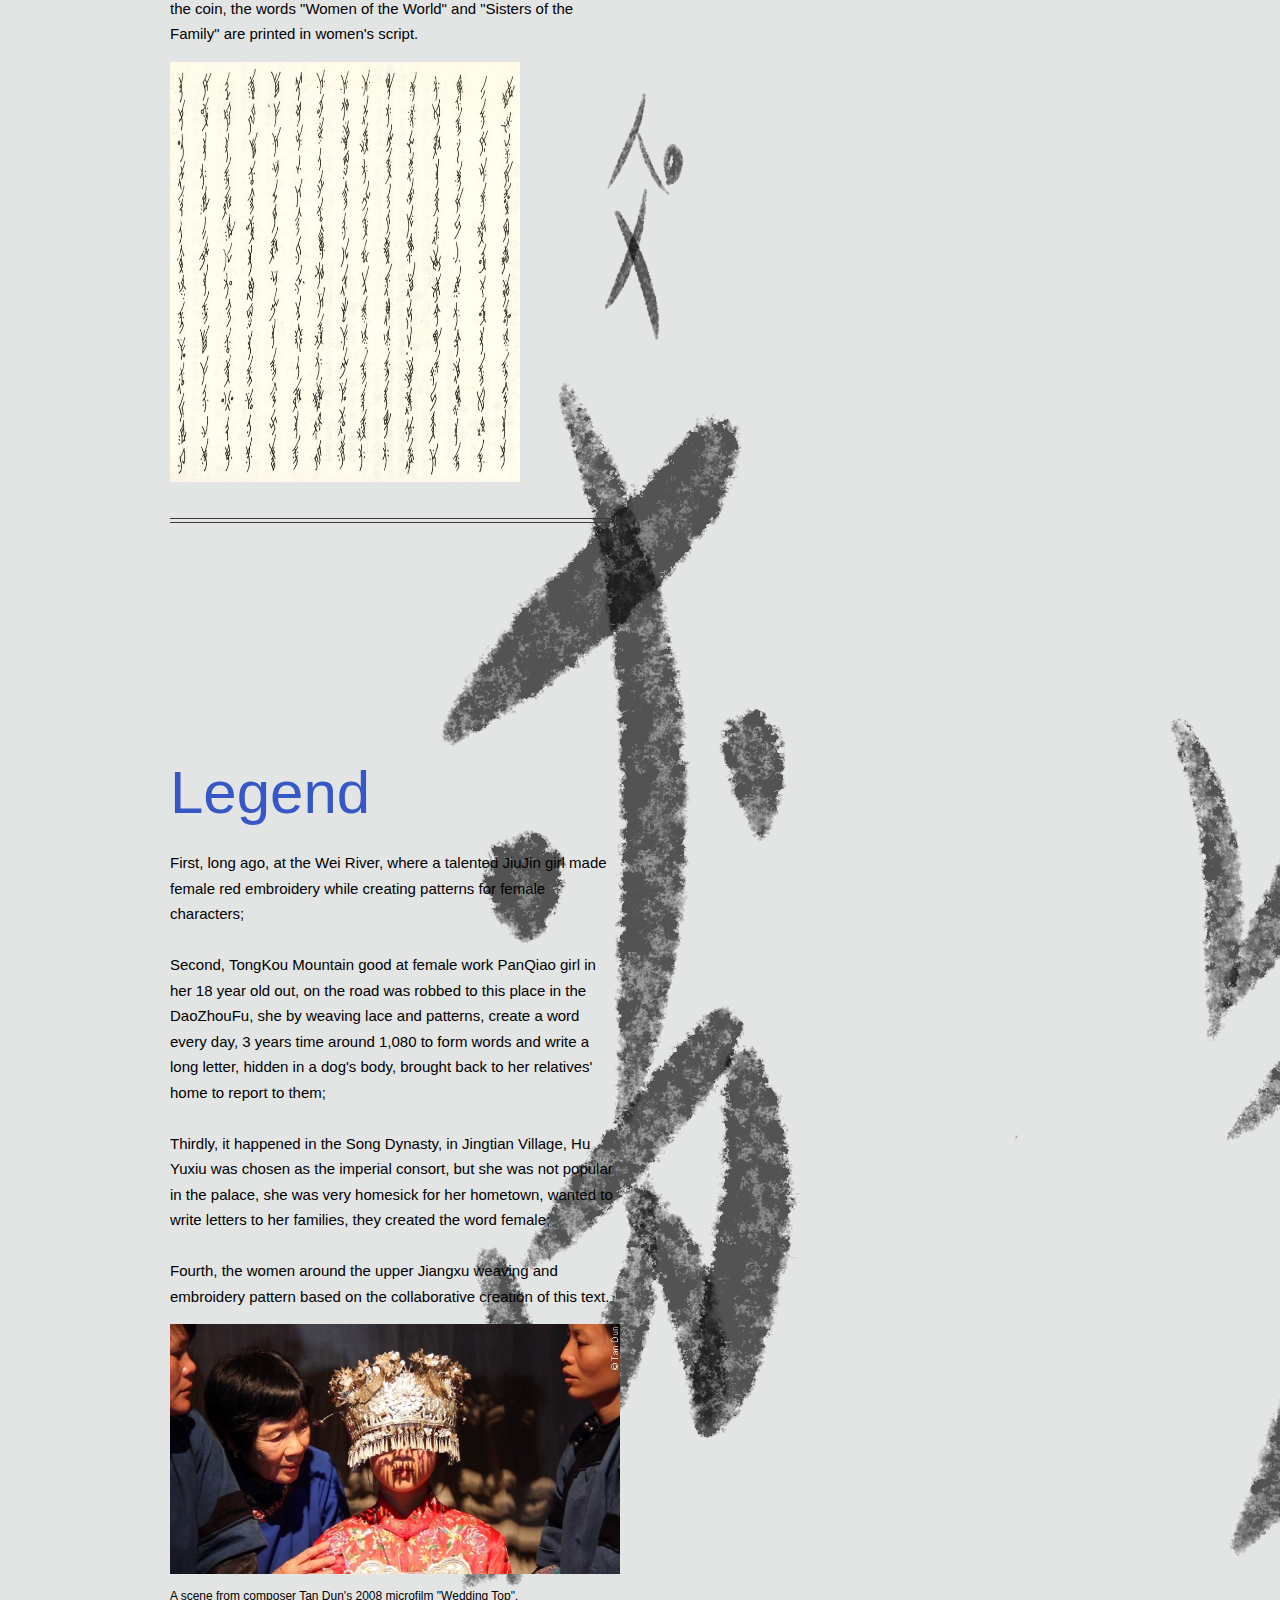
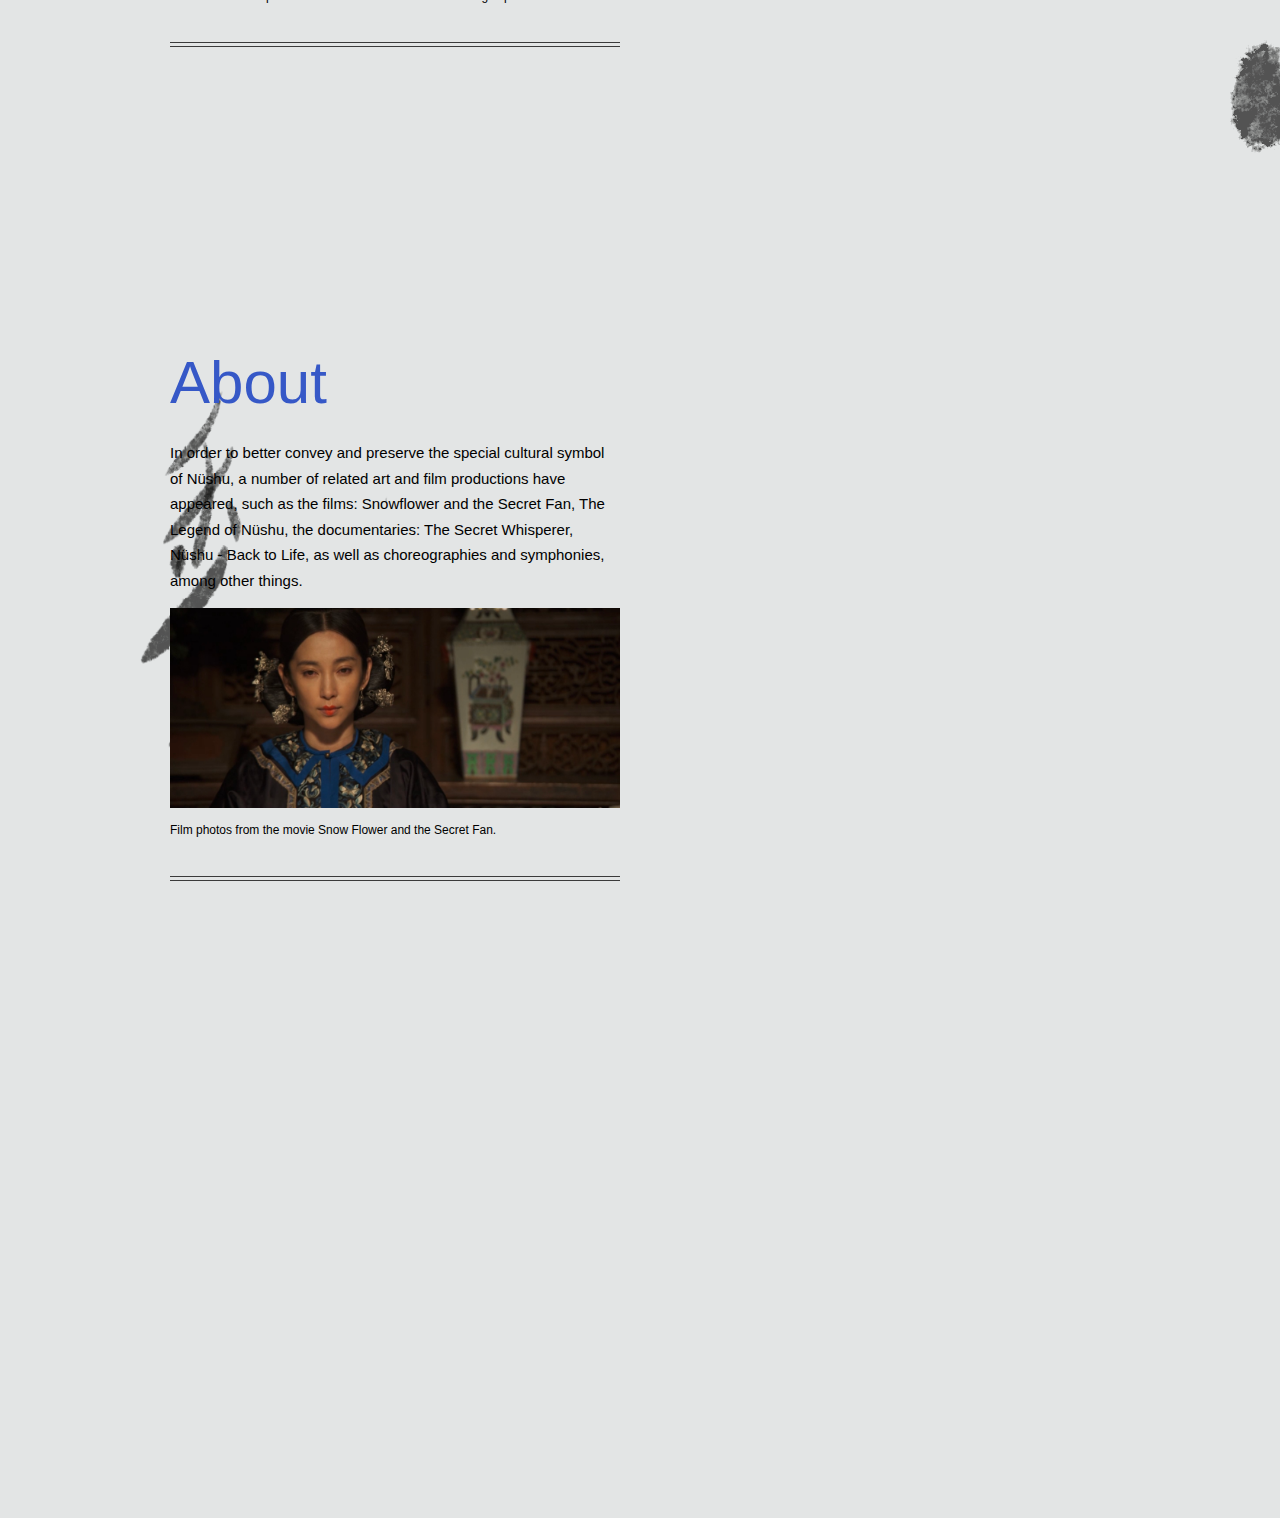
==== commit 5ee94296: "LAST" ====
--- a/index.html
+++ b/index.html
@@ -110,7 +110,7 @@
           embroidery
           pattern based on the collaborative creation of this text.</p>
         <img src="img\cou_01_18_nushu_03.jpg" width="450" height="250">
-        <p style="width: 450px; font-size: 12px;">Film photos from the movie Snow Flower and the Secret Fan.</p>
+        <p style="width: 450px; font-size: 12px;">A scene from composer Tan Dun's 2008 microfilm "Wedding Top".</p>
         <nav class="next-prev" style="width: 450px;">
           <a class="prev O" href="#O">Prev</a>
           <hr />
@@ -128,7 +128,7 @@
           of Nüshu, the documentaries: The Secret Whisperer, Nüshu - Back to Life, as well as choreographies and
           symphonies, among other things.</p>
         <img src="img\Image_20231126211814.jpg" width="450" height="200">
-        <p style="width: 450px; font-size: 12px;">A scene from composer Tan Dun's 2008 microfilm "Wedding Top".</p>
+        <p style="width: 450px; font-size: 12px;">Film photos from the movie Snow Flower and the Secret Fan.</p>
         <nav class="next-prev" style="width: 450px;">
           <a class="prev L" href="#L">Prev</a>
           <hr />
